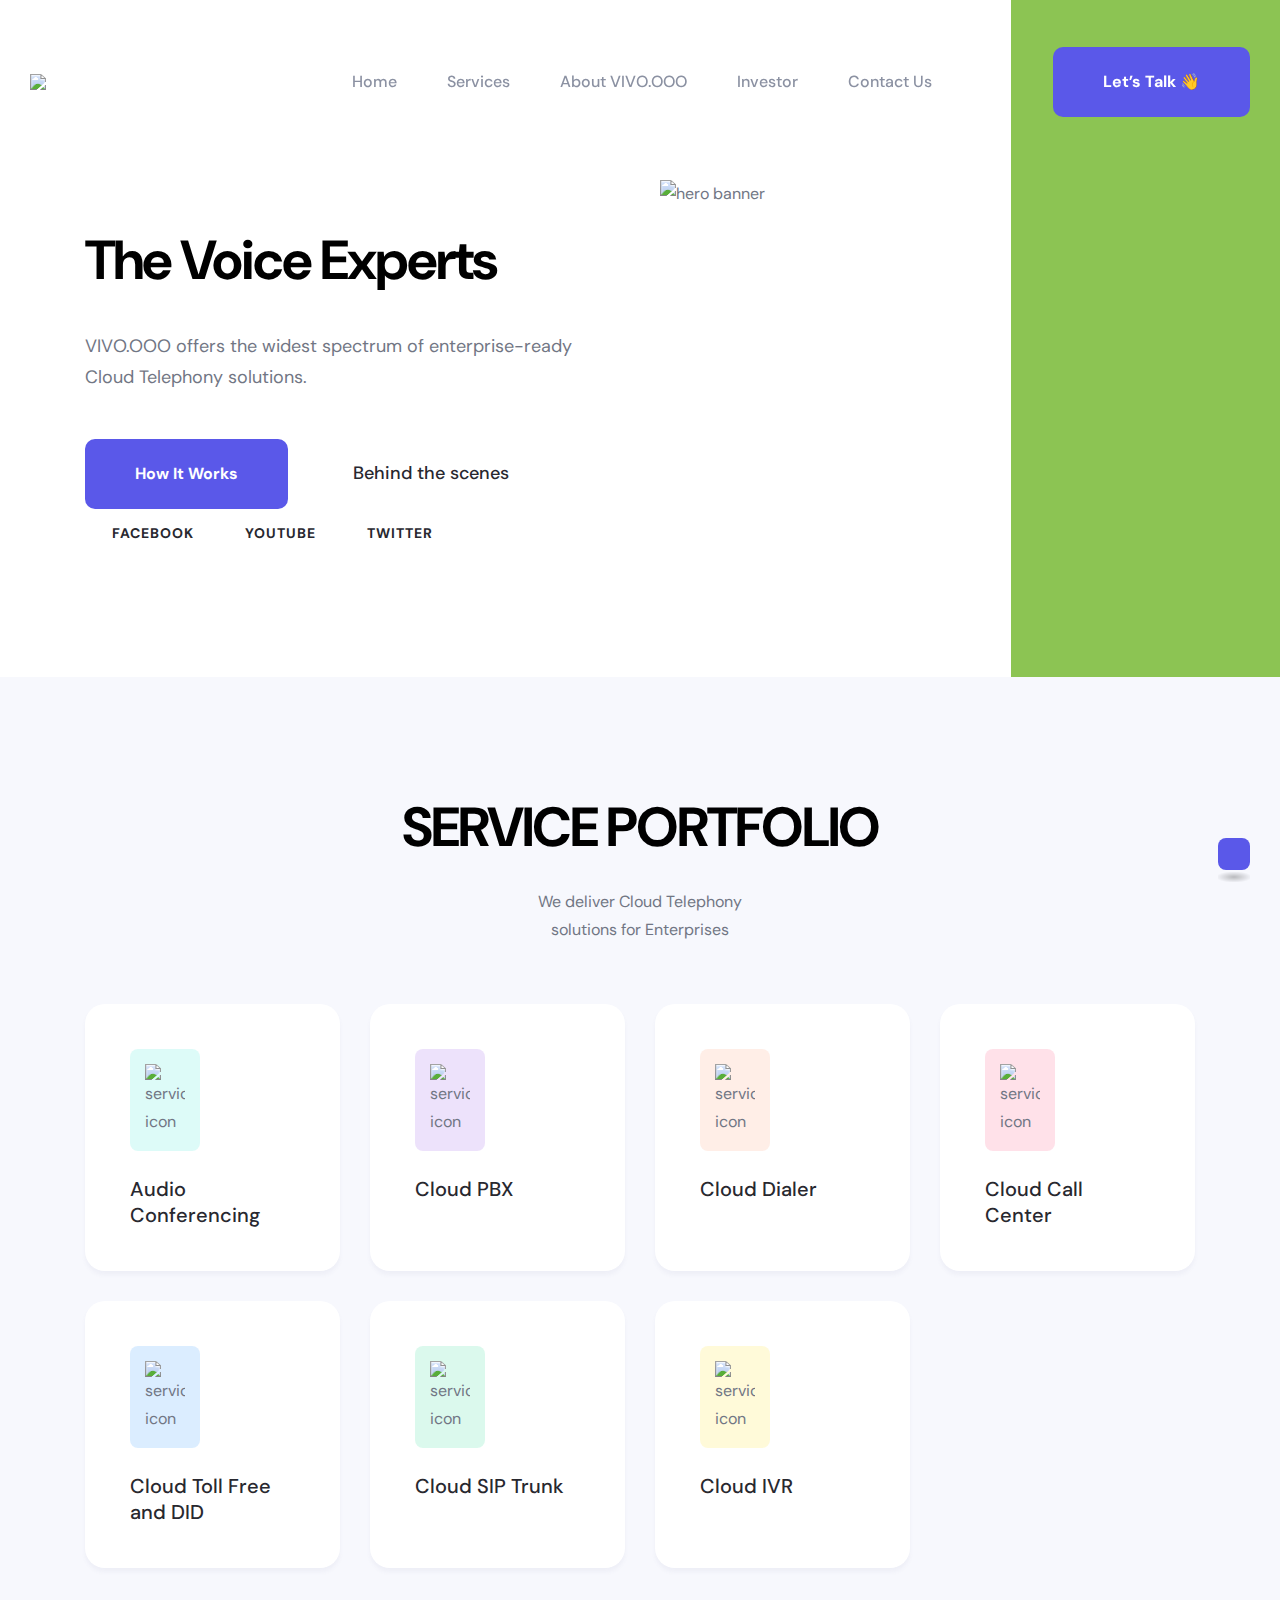
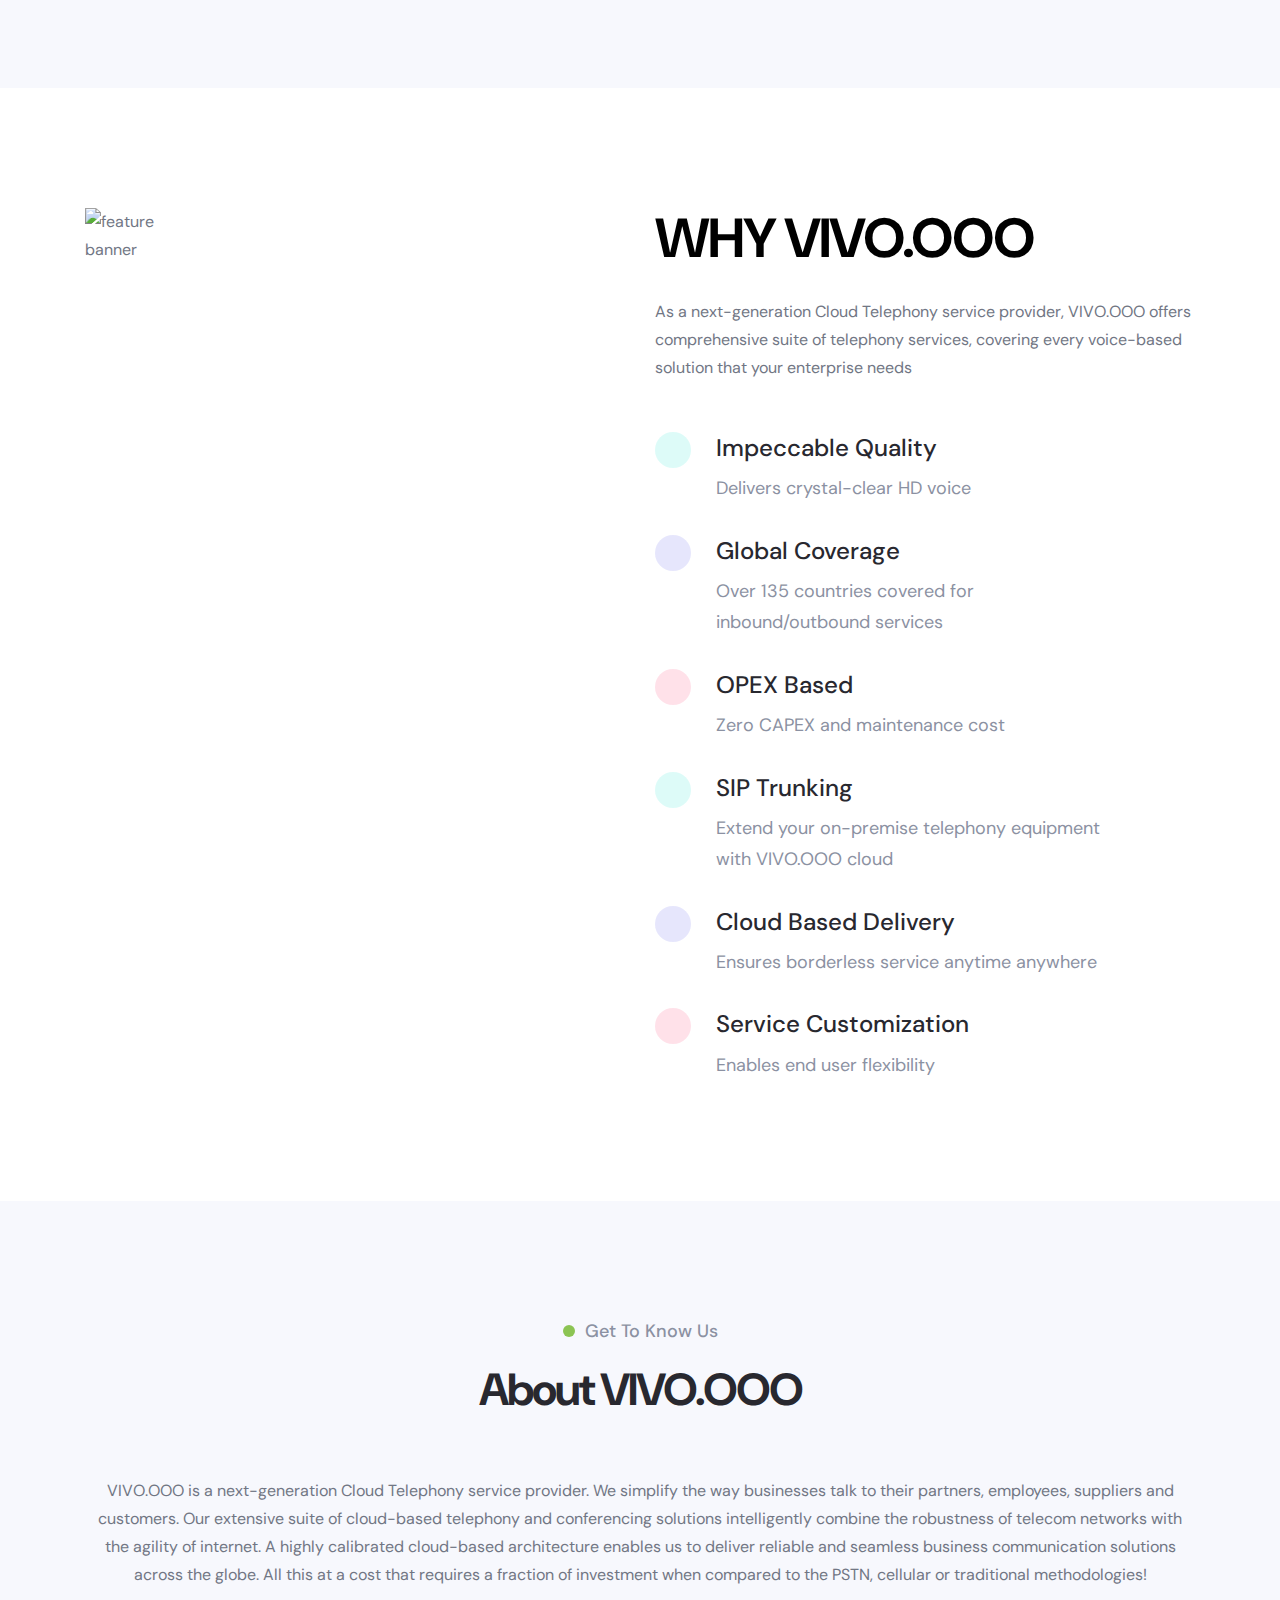
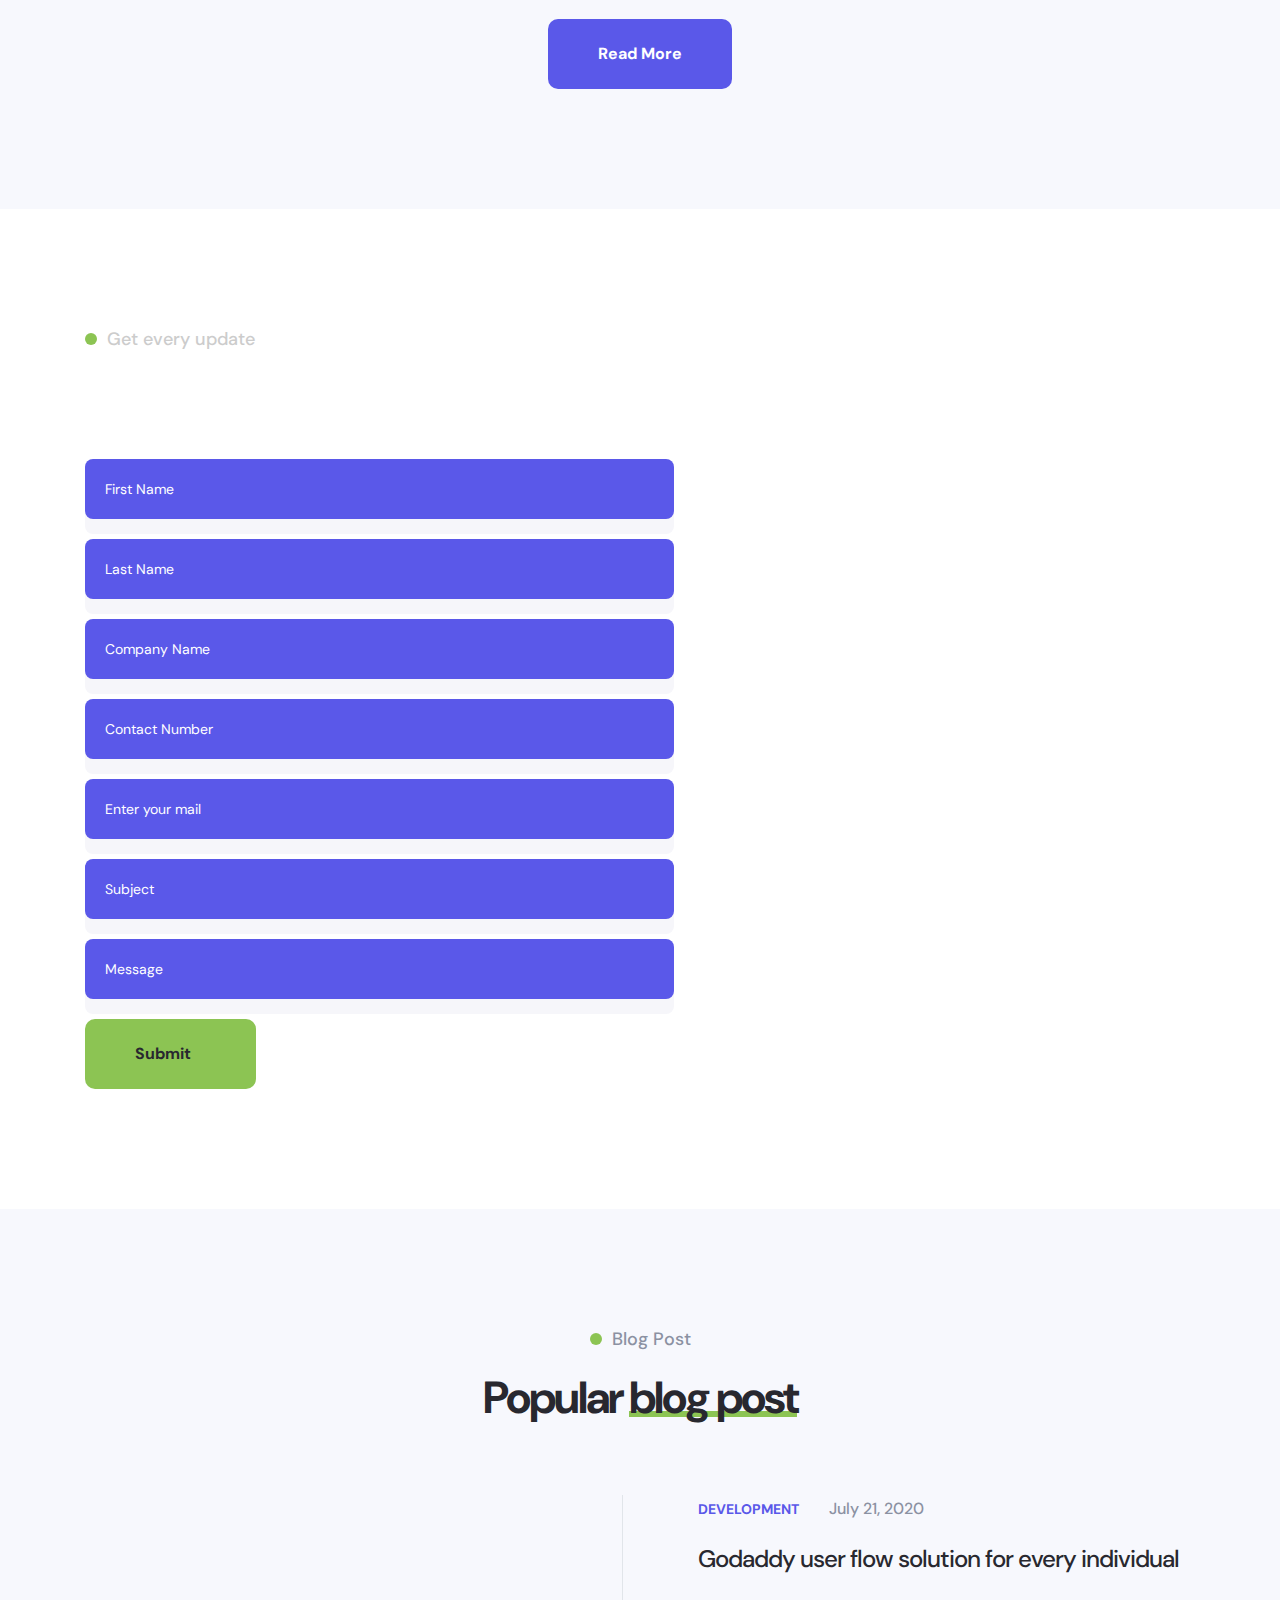
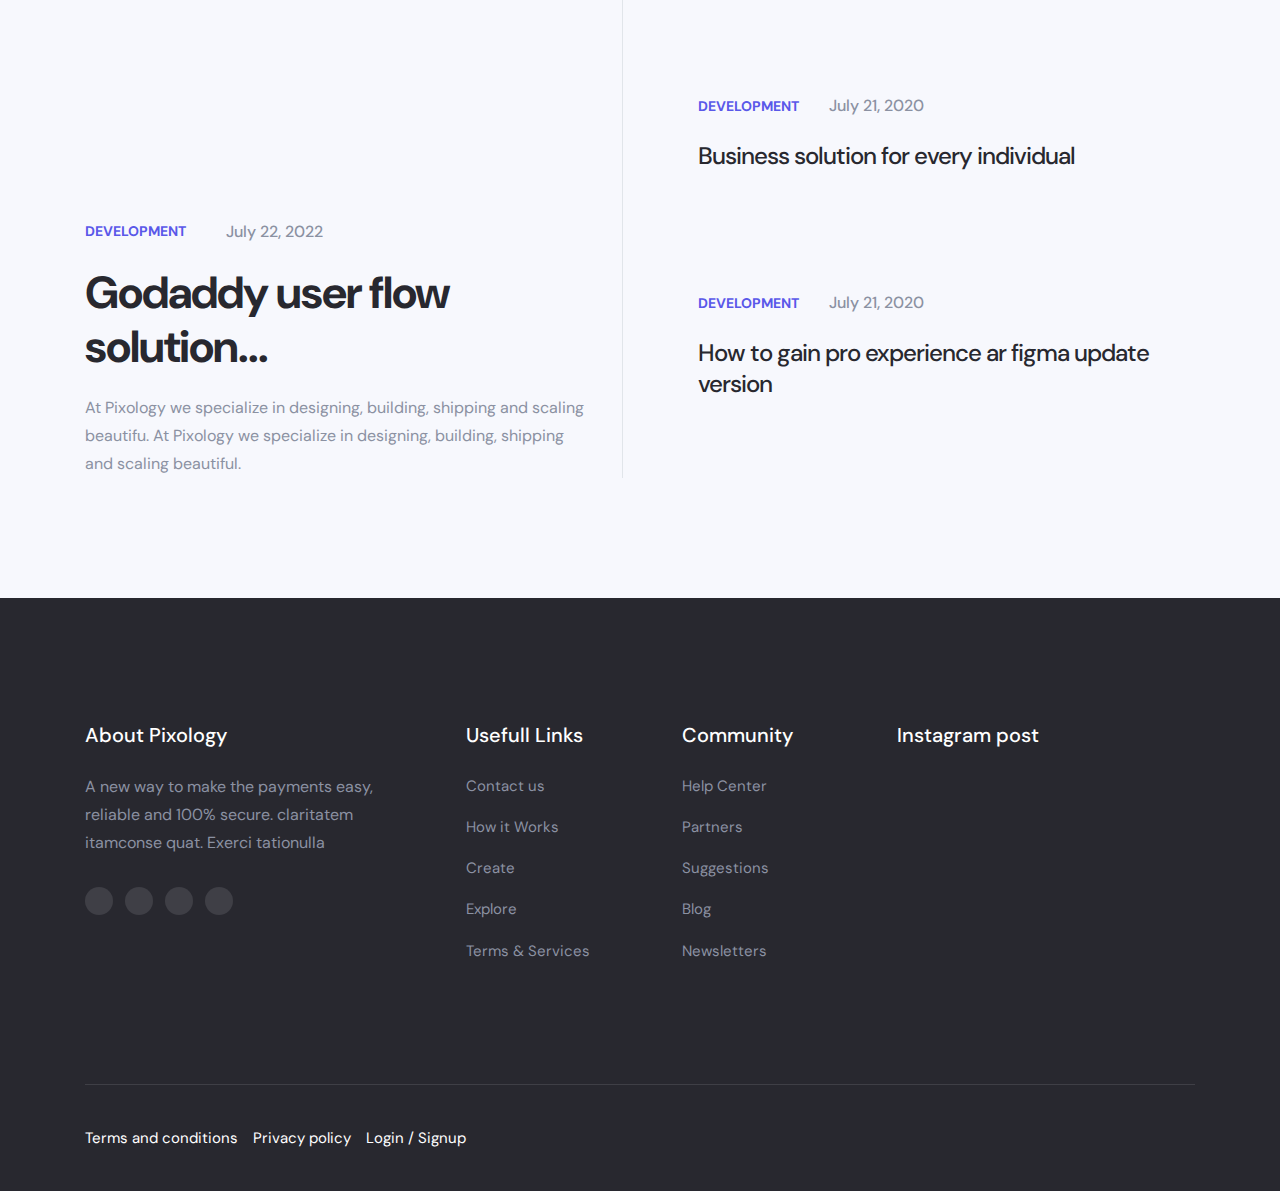
==== index.html @ 4a0211fc "Add files via upload" ====
<!DOCTYPE html>
<html lang="en">

<head>
  <meta charset="UTF-8">
  <meta http-equiv="X-UA-Compatible" content="IE=edge">
  <meta name="viewport" content="width=device-width, initial-scale=1.0">
  <title>VIVO.OOO - The Voice Experts</title>

  <!-- 
    - favicon
  -->
  <link rel="shortcut icon" href="./favicon.svg" type="image/svg+xml">

  <!-- 
    - custom css link
  -->
  <link rel="stylesheet" href="style.css">

  <!-- 
    - google font link
  -->
  <link rel="preconnect" href="https://fonts.googleapis.com">
  <link rel="preconnect" href="https://fonts.gstatic.com" crossorigin>
  <link href="https://fonts.googleapis.com/css2?family=DM+Sans:wght@400;500;700&display=swap" rel="stylesheet">

  <!-- 
    - preload images
  -->
  <link rel="preload" as="image" href="assets/expert.png">

</head>

<body id="top">

  <!-- 
    - #HEADER
  -->

  <header class="header" data-header>
    <div class="container">

      <a href="#" class="logo"><img src="assets/companylogo.png" class="company-logo"></a>

      <nav class="navbar" data-navbar>

        <div class="wrapper">
          <a href="#" class="logo">Pixology</a>

          <button class="nav-close-btn" aria-label="close menu" data-nav-toggler>
            <ion-icon name="close-outline" aria-hidden="true"></ion-icon>
          </button>
        </div>

        <ul class="navbar-list">

          <li class="navbar-item">
            <a href="#home" class="navbar-link" data-nav-link>Home</a>
          </li>

          <li class="navbar-item">
            <a href="#service" class="navbar-link" data-nav-link>Services</a>
          </li>

          <li class="navbar-item">
            <a href="#feature" class="navbar-link" data-nav-link>About VIVO.OOO</a>
          </li>

          <li class="navbar-item">
            <a href="#project" class="navbar-link" data-nav-link>Investor</a>
          </li>

          <li class="navbar-item">
            <a href="#blog" class="navbar-link" data-nav-link>Contact Us</a>
          </li>

        </ul>

      </nav>

      <button class="nav-open-btn" aria-label="open menu" data-nav-toggler>
        <ion-icon name="menu-outline" aria-hidden="true"></ion-icon>
      </button>

      <a href="#" class="btn btn-primary has-before has-after">Let’s Talk 👋</a>

      <div class="overlay" data-nav-toggler data-overlay></div>

    </div>
  </header>





  <main>
    <article>

      <!-- 
        - #HERO
      -->

      <section class="section hero" id="home" aria-label="hero">
        <div class="container">

          <div class="hero-content">

            <h1 class="h1 hero-title">
              The Voice Experts
            </h1>

            <p class="hero-text">
              VIVO.OOO offers the widest spectrum of enterprise-ready Cloud Telephony solutions.
            </p>

            <div class="wrapper">
              <a href="#" class="btn btn-primary has-before has-after">How It Works</a>

              <button class="hero-btn" aria-label="pixology promo">
                <ion-icon name="play-outline" aria-hidden="true"></ion-icon>

                <span class="span">Behind the scenes</span>
              </button>
            </div>

            <ul class="social-list">

              <li>
                <a href="#" class="social-link" style="--color: hsl(241, 77%, 63%);">
                  <ion-icon name="logo-facebook"></ion-icon>

                  <span class="span">Facebook</span>
                </a>
              </li>

              <li>
                <a href="#" class="social-link" style="--color: hsl(0, 100%, 50%);">
                  <ion-icon name="logo-youtube"></ion-icon>

                  <span class="span">Youtube</span>
                </a>
              </li>

              <li>
                <a href="#" class="social-link" style="--color: hsl(203, 89%, 53%);">
                  <ion-icon name="logo-twitter"></ion-icon>

                  <span class="span">Twitter</span>
                </a>
              </li>

            </ul>

          </div>

          <figure class="hero-banner">
            <img src="assets/expert.png" height="10%" width='10%' alt="hero banner" class="w-100">
          </figure>

        </div>
      </section>





      <!-- 
        - #SERVICE
      -->

      <section class="section service" id="service" aria-label="service">
        <div class="container">

          <h1 class="h1 has-before text-center">SERVICE PORTFOLIO</h1>

          <p class="section-title text-center">We deliver Cloud Telephony solutions for Enterprises</p>

          <ul class="grid-list">

            <li>
              <div class="service-card" style="--color: 174, 77%, 50%">

                <div class="card-icon">
                  <img src="assets/audio-conferencing.png" width="40" height="40" loading="lazy"
                    alt="service icon">
                </div>

                <h3 class="h3">
                  <a href="#" class="card-title">Audio Conferencing</a>
                </h3>

              </div>
            </li>

            <li>
              <div class="service-card" style="--color: 267, 76%, 57%">

                <div class="card-icon">
                  <img src="assets/cloud-pbx.png" width="40" height="40" loading="lazy"
                    alt="service icon">
                </div>

                <h3 class="h3">
                  <a href="#" class="card-title">Cloud PBX</a>
                </h3>

              </div>
            </li>

            <li>
              <div class="service-card" style="--color: 17, 100%, 68%">

                <div class="card-icon">
                  <img src="assets/cloud-dialer.png" width="40" height="40" loading="lazy"
                    alt="service icon">
                </div>

                <h3 class="h3">
                  <a href="#" class="card-title">Cloud Dialer</a>
                </h3>

              </div>
            </li>

            <li>
              <div class="service-card" style="--color: 343, 98%, 60%">

                <div class="card-icon">
                  <img src="assets/cloud-call-center.png" width="40" height="40" loading="lazy"
                    alt="service icon">
                </div>

                <h3 class="h3">
                  <a href="#" class="card-title">Cloud Call Center</a>
                </h3>

              </div>
            </li>

            <li>
              <div class="service-card" style="--color: 210, 100%, 53%">

                <div class="card-icon">
                  <img src="assets/cloud-toll-free.png" width="40" height="40" loading="lazy"
                    alt="service icon">
                </div>

                <h3 class="h3">
                  <a href="#" class="card-title">Cloud Toll Free and DID</a>
                </h3>

              </div>
            </li>

            <li>
              <div class="service-card" style="--color: 157, 89%, 44%">

                <div class="card-icon">
                  <img src="assets/cloud-siptrunk.png" width="40" height="40" loading="lazy"
                    alt="service icon">
                </div>

                <h3 class="h3">
                  <a href="#" class="card-title">Cloud SIP Trunk</a>
                </h3>

              </div>
            </li>

            <li>
              <div class="service-card" style="--color: 52, 98%, 50%">

                <div class="card-icon">
                  <img src="assets/cloud-ivr.png" width="40" height="40" loading="lazy"
                    alt="service icon">
                </div>

                <h3 class="h3">
                  <a href="#" class="card-title">Cloud IVR</a>
                </h3>

              </div>
            </li>

            <!-- <li>
              <a href="#" class="link-card" style="--color: 203, 97%, 75%">
                <span class="span">04 More Service</span>

                <ion-icon name="arrow-forward" aria-hidden="true"></ion-icon>
              </a>
            </li> -->

          </ul>

        </div>
      </section>





      <!-- 
        - #FEATURE
      -->

      <section class="section feature" id="feature" aria-label="feature">
        <div class="container">

          <figure class="feature-banner">
            <img src="assets/feature-banner.png" width="582" height="585" loading="lazy" alt="feature banner"
              class="w-100">
          </figure>

          <div class="feature-content">

            <h1 class="h1 has-before">WHY VIVO.OOO</h1>

            <p class="section-title">
              As a next-generation Cloud Telephony service provider, VIVO.OOO offers comprehensive suite of telephony services, covering every voice-based solution that your enterprise needs
            </p>

            <ul class="feature-list">

              <li>
                <div class="feature-card">

                  <div class="card-icon" style="--color: 174, 77%, 50%">
                    <ion-icon name="recording-outline" aria-hidden="true"></ion-icon>
                  </div>

                  <div>
                    <h3 class="h3 card-title">Impeccable Quality</h3>

                    <p class="card-text">
                      Delivers crystal-clear HD voice
                    </p>
                  </div>

                </div>
              </li>

              <li>
                <div class="feature-card">

                  <div class="card-icon" style="--color: 241, 77%, 63%;">
                    <ion-icon name="earth-outline" aria-hidden="true"></ion-icon>
                  </div>

                  <div>
                    <h3 class="h3 card-title">Global Coverage</h3>

                    <p class="card-text">
                      Over 135 countries covered for inbound/outbound services
                    </p>
                  </div>

                </div>
              </li>

              <li>
                <div class="feature-card">

                  <div class="card-icon" style="--color: 343, 98%, 60%;">
                    <ion-icon name="card-outline" aria-hidden="true"></ion-icon>
                  </div>

                  <div>
                    <h3 class="h3 card-title">OPEX Based</h3>

                    <p class="card-text">
                      Zero CAPEX and maintenance cost
                    </p>
                  </div>

                </div>
              </li>

              <li>
                <div class="feature-card">

                  <div class="card-icon" style="--color: 174, 77%, 50%;">
                    <ion-icon name="call-outline" aria-hidden="true"></ion-icon>
                  </div>

                  <div>
                    <h3 class="h3 card-title">SIP Trunking</h3>

                    <p class="card-text">
                      Extend your on-premise telephony equipment with VIVO.OOO cloud
                    </p>
                  </div>

                </div>
              </li>

              <li>
                <div class="feature-card">

                  <div class="card-icon" style="--color: 241, 77%, 63%;">
                    <ion-icon name="cloud-upload-outline" aria-hidden="true"></ion-icon>
                  </div>

                  <div>
                    <h3 class="h3 card-title">Cloud Based Delivery</h3>

                    <p class="card-text">
                     Ensures borderless service anytime anywhere
                    </p>
                  </div>

                </div>
              </li>


              <li>
                <div class="feature-card">

                  <div class="card-icon" style="--color: 343, 98%, 60%;">
                    <ion-icon name="people-outline" aria-hidden="true"></ion-icon>
                  </div>

                  <div>
                    <h3 class="h3 card-title">Service Customization</h3>

                    <p class="card-text">
                      Enables end user flexibility
                    </p>
                  </div>

                </div>
              </li>




            </ul>

          </div>

        </div>
      </section>





      <!-- 
        - #PROJECT
      -->

      <section class="section project" id="project" aria-label="project">
        <div class="container center-aligned-container">

          <p class="section-subtitle has-before text-center">Get To Know Us</p>

          <h2 class="h2 section-title text-center">
            About VIVO.OOO
          </h2>

          <p class="text-center p-10">VIVO.OOO is a next-generation Cloud Telephony service provider. We simplify the way businesses talk to their partners, employees, suppliers and customers. Our extensive suite of cloud-based telephony and conferencing solutions intelligently combine the robustness of telecom networks with the agility of internet. A highly calibrated cloud-based architecture enables us to deliver reliable and seamless business communication solutions across the globe. All this at a cost that requires a fraction of investment when compared to the PSTN, cellular or traditional methodologies!
          </p>

          <a href="#" class="btn btn-primary has-before has-after text-center">Read More</a>

          <img src="assets/about-vivo.png" alt="" width="90%">

          <!-- <ul class="filter-list">

            <li>
              <button class="filter-btn active" data-filter-btn>Website</button>
            </li>

            <li>
              <button class="filter-btn" data-filter-btn>Landing Page</button>
            </li>

            <li>
              <button class="filter-btn" data-filter-btn>iOS App</button>
            </li>

            <li>
              <button class="filter-btn" data-filter-btn>Landing Page</button>
            </li>

            <li>
              <button class="filter-btn" data-filter-btn>Branding Design</button>
            </li>

          </ul>

          <ul class="grid-list">

            <li>
              <div class="project-card">

                <figure class="card-banner img-holder" style="--width: 835; --height: 429;">
                  <img src="./assets/images/project-1.jpg" width="835" height="429" loading="lazy" alt="Book art design"
                    class="img-cover">
                </figure>

                <div class="card-content">
                  <h3 class="h3">
                    <a href="#" class="card-title">Book art design</a>
                  </h3>

                  <a href="#" class="card-tag">Branding</a>
                </div>

              </div>
            </li>

            <li>
              <div class="project-card">

                <figure class="card-banner img-holder" style="--width: 416; --height: 429;">
                  <img src="./assets/images/project-2.jpg" width="416" height="429" loading="lazy" alt="Graphic Design"
                    class="img-cover">
                </figure>

                <div class="card-content">
                  <h3 class="h3">
                    <a href="#" class="card-title">Graphic Design</a>
                  </h3>

                  <a href="#" class="card-tag">Design</a>
                </div>

              </div>
            </li>

            <li>
              <div class="project-card">

                <figure class="card-banner img-holder" style="--width: 416; --height: 429;">
                  <img src="./assets/images/project-3.jpg" width="416" height="429" loading="lazy" alt="3d Digital Art"
                    class="img-cover">
                </figure>

                <div class="card-content">
                  <h3 class="h3">
                    <a href="#" class="card-title">3d Digital Art</a>
                  </h3>

                  <a href="#" class="card-tag">Design</a>
                </div>

              </div>
            </li>

            <li>
              <div class="project-card">

                <figure class="card-banner img-holder" style="--width: 416; --height: 429;">
                  <img src="./assets/images/project-4.jpg" width="416" height="429" loading="lazy" alt="Web Design"
                    class="img-cover">
                </figure>

                <div class="card-content">
                  <h3 class="h3">
                    <a href="#" class="card-title">Web Design</a>
                  </h3>

                  <a href="#" class="card-tag">Design</a>
                </div>

              </div>
            </li>

            <li>
              <div class="project-card">

                <figure class="card-banner img-holder" style="--width: 416; --height: 429;">
                  <img src="./assets/images/project-5.jpg" width="416" height="429" loading="lazy"
                    alt="Mobile App Design" class="img-cover">
                </figure>

                <div class="card-content">
                  <h3 class="h3">
                    <a href="#" class="card-title">Mobile App Design</a>
                  </h3>

                  <a href="#" class="card-tag">Design</a>
                </div>

              </div>
            </li>

          </ul> -->

        </div>
      </section>





      <!-- 
        - #NEWSLETTER
      -->

      <section class="section newsletter has-bg-image" aria-label="newsletter"
        style="background-image: url('assets/newsletter-bg.jpg')">
        <div class="container">

          <figure class="newsletter-banner">
            <img src="assets/contact us.png"  height="600" loading="lazy"
              alt="newsletter banner" class="w-100" >
          </figure>

          <div class="newsletter-content">

            <p class="section-subtitle has-before">Get every update</p>

            <h2 class="h2 section-title">Contact Us</h2>

            <form action="" class="newsletter-form">
              <!-- <div>
                <input type="email" name="email_address" placeholder="Enter your mail" required class="email-field">
                <button type="submit" class="btn btn-secondary has-before has-after">
                <span class="span">Subscribe</span>
                <ion-icon name="arrow-forward" aria-hidden="true"></ion-icon>
              </button>
              </div>
   -->
              <input type="text" name="firstname" placeholder="First Name" id="" class="text-input-field">
              <input type="text" name="lastname" placeholder="Last Name" id="" class="text-input-field">
              <input type="text" name="companyname" placeholder="Company Name" id="" class="text-input-field">
              <input type="number" name="phonenumber" placeholder="Contact Number" id="" class="text-input-field">
              <input type="email" name="email_address" placeholder="Enter your mail" required class="text-input-field">
              <input type="text" name="subject" placeholder="Subject" id="" class="text-input-field">
              <input type="text" name="message" placeholder="Message" id="" class="text-input-field">
            </form>
            <button type="submit" class="btn btn-secondary has-before has-after">
              <span class="span">Submit</span>
              <ion-icon name="checkmark-outline" aria-hidden="true"></ion-icon>
            </button>

          </div>

        </div>
      </section>





      <!-- 
        - #BLOG
      -->

      <section class="section blog" id="blog" aria-label="blog">
        <div class="container">

          <p class="section-subtitle text-center has-before">Blog Post</p>

          <h2 class="h2 section-title text-center">
            Popular <span class="has-before">blog post</span>
          </h2>

          <ul class="blog-list">

            <li>
              <div class="blog-card large">

                <figure class="card-banner">
                  <img src="assets/blog-1.jpg" width="644" height="363" loading="lazy"
                    alt="Godaddy user flow solution..." class="img-cover">
                </figure>

                <div class="card-content">

                  <div class="wrapper">
                    <a href="#" class="tag">Development</a>

                    <a href="#" class="publish-date">
                      <ion-icon name="time-outline" aria-hidden="true"></ion-icon>

                      <span class="span">July 22, 2022</span>
                    </a>
                  </div>

                  <h3>
                    <a href="#" class="card-title">Godaddy user flow solution...</a>
                  </h3>

                  <p class="card-text">
                    At Pixology we specialize in designing, building, shipping and scaling beautifu. At Pixology we
                    specialize in designing,
                    building, shipping and scaling beautiful.
                  </p>

                </div>

              </div>
            </li>

            <li>
              <div class="blog-card">

                <figure class="card-banner">
                  <img src="assets/blog-2.jpg" width="202" height="162" loading="lazy"
                    alt="Godaddy user flow solution for every individual" class="img-cover">
                </figure>

                <div class="card-content">

                  <div class="wrapper">
                    <a href="#" class="tag">Development</a>

                    <a href="#" class="publish-date">
                      <ion-icon name="time-outline" aria-hidden="true"></ion-icon>

                      <span class="span">July 21, 2020</span>
                    </a>
                  </div>

                  <h3 class="h3">
                    <a href="#" class="card-title">Godaddy user flow solution for every individual</a>
                  </h3>

                </div>

              </div>
            </li>

            <li>
              <div class="blog-card">

                <figure class="card-banner">
                  <img src="assets/blog-3.png" width="202" height="162" loading="lazy"
                    alt="Business solution for every individual" class="img-cover">
                </figure>

                <div class="card-content">

                  <div class="wrapper">
                    <a href="#" class="tag">Development</a>

                    <a href="#" class="publish-date">
                      <ion-icon name="time-outline" aria-hidden="true"></ion-icon>

                      <span class="span">July 21, 2020</span>
                    </a>
                  </div>

                  <h3 class="h3">
                    <a href="#" class="card-title">Business solution for every individual</a>
                  </h3>

                </div>

              </div>
            </li>

            <li>
              <div class="blog-card">

                <figure class="card-banner">
                  <img src="assets/blog-4.png" width="202" height="162" loading="lazy"
                    alt="How to gain pro experience ar figma update version" class="img-cover">
                </figure>

                <div class="card-content">

                  <div class="wrapper">
                    <a href="#" class="tag">Development</a>

                    <a href="#" class="publish-date">
                      <ion-icon name="time-outline" aria-hidden="true"></ion-icon>

                      <span class="span">July 21, 2020</span>
                    </a>
                  </div>

                  <h3 class="h3">
                    <a href="#" class="card-title">How to gain pro experience ar figma update version</a>
                  </h3>

                </div>

              </div>
            </li>

          </ul>

        </div>
      </section>

    </article>
  </main>





  <!-- 
    - #FOOTER
  -->

  <footer class="footer">
    <div class="container">

      <div class="footer-top section">

        <div class="footer-brand">

          <p class="footer-list-title">About Pixology</p>

          <p class="footer-text">
            A new way to make the payments easy, reliable and 100% secure. claritatem itamconse quat. Exerci tationulla
          </p>

          <ul class="social-list">

            <li>
              <a href="#" class="social-link">
                <ion-icon name="logo-youtube"></ion-icon>
              </a>
            </li>

            <li>
              <a href="#" class="social-link">
                <ion-icon name="logo-twitter"></ion-icon>
              </a>
            </li>

            <li>
              <a href="#" class="social-link">
                <ion-icon name="logo-facebook"></ion-icon>
              </a>
            </li>

            <li>
              <a href="#" class="social-link">
                <ion-icon name="logo-skype"></ion-icon>
              </a>
            </li>

          </ul>

        </div>

        <ul class="footer-list">

          <li>
            <p class="footer-list-title">Usefull Links</p>
          </li>

          <li>
            <a href="#" class="footer-link">Contact us</a>
          </li>

          <li>
            <a href="#" class="footer-link">How it Works</a>
          </li>

          <li>
            <a href="#" class="footer-link">Create</a>
          </li>

          <li>
            <a href="#" class="footer-link">Explore</a>
          </li>

          <li>
            <a href="#" class="footer-link">Terms & Services</a>
          </li>

        </ul>

        <ul class="footer-list">

          <li>
            <p class="footer-list-title">Community</p>
          </li>

          <li>
            <a href="#" class="footer-link">Help Center</a>
          </li>

          <li>
            <a href="#" class="footer-link">Partners</a>
          </li>

          <li>
            <a href="#" class="footer-link">Suggestions</a>
          </li>

          <li>
            <a href="#" class="footer-link">Blog</a>
          </li>

          <li>
            <a href="#" class="footer-link">Newsletters</a>
          </li>

        </ul>

        <ul class="footer-list">

          <li>
            <p class="footer-list-title">Instagram post</p>
          </li>

          <li>
            <ul class="insta-post">

              <li>
                <div class="insta-card">

                  <figure class="post-banner">
                    <img src="assets/insta-post-1.jpg" width="77" height="63" loading="lazy"
                      alt="instagram post" class="img-cover">
                  </figure>

                  <a href="#" class="card-content">
                    <ion-icon name="logo-instagram" aria-hidden="true"></ion-icon>
                  </a>

                </div>
              </li>

              <li>
                <div class="insta-card">

                  <figure class="post-banner">
                    <img src="assets/insta-post-2.jpg" width="77" height="63" loading="lazy"
                      alt="instagram post" class="img-cover">
                  </figure>

                  <a href="#" class="card-content">
                    <ion-icon name="logo-instagram" aria-hidden="true"></ion-icon>
                  </a>

                </div>
              </li>

              <li>
                <div class="insta-card">

                  <figure class="post-banner">
                    <img src="assets/insta-post-3.jpg" width="77" height="63" loading="lazy"
                      alt="instagram post" class="img-cover">
                  </figure>

                  <a href="#" class="card-content">
                    <ion-icon name="logo-instagram" aria-hidden="true"></ion-icon>
                  </a>

                </div>
              </li>

              <li>
                <div class="insta-card">

                  <figure class="post-banner">
                    <img src="assets/insta-post-4.jpg" width="77" height="63" loading="lazy"
                      alt="instagram post" class="img-cover">
                  </figure>

                  <a href="#" class="card-content">
                    <ion-icon name="logo-instagram" aria-hidden="true"></ion-icon>
                  </a>

                </div>
              </li>

              <li>
                <div class="insta-card">

                  <figure class="post-banner">
                    <img src="assets/insta-post-5.jpg" width="77" height="63" loading="lazy"
                      alt="instagram post" class="img-cover">
                  </figure>

                  <a href="#" class="card-content">
                    <ion-icon name="logo-instagram" aria-hidden="true"></ion-icon>
                  </a>

                </div>
              </li>

              <li>
                <div class="insta-card">

                  <figure class="post-banner">
                    <img src="assets/insta-post-6.jpg" width="77" height="63" loading="lazy"
                      alt="instagram post" class="img-cover">
                  </figure>

                  <a href="#" class="card-content">
                    <ion-icon name="logo-instagram" aria-hidden="true"></ion-icon>
                  </a>

                </div>
              </li>

            </ul>
          </li>

        </ul>

      </div>

      <div class="footer-bottom">

        <ul class="footer-bottom-list">

          <li>
            <a href="#" class="footer-bottom-link">Terms and conditions</a>
          </li>

          <li>
            <a href="#" class="footer-bottom-link">Privacy policy</a>
          </li>

          <li>
            <a href="#" class="footer-bottom-link">Login / Signup</a>
          </li>

        </ul>

      </div>

    </div>
  </footer>





  <!-- 
    - #BACK TO TOP
  -->

  <a href="#top" class="back-top-btn has-after active" aria-label="back to top" data-back-top-btn>
    <ion-icon name="arrow-up" aria-hidden="true"></ion-icon>
  </a>





  <!-- 
    - custom js link
  -->
  <script src="script.js" defer></script>

  <!-- 
    - ionicon link
  -->
  <script type="module" src="https://unpkg.com/ionicons@5.5.2/dist/ionicons/ionicons.esm.js"></script>
  <script nomodule src="https://unpkg.com/ionicons@5.5.2/dist/ionicons/ionicons.js"></script>

</body>

</html>
---- style.css ----
/*-----------------------------------*\
  #style.css
\*-----------------------------------*/

/*-----------------------------------*\
  #CUSTOM PROPERTY
\*-----------------------------------*/

:root {

  /**
   * colors
   */

  --sky-blue-crayola: hsl(188, 64%, 60%);
  --raisin-black_90: hsla(240, 8%, 12%, 0.9);
  --raisin-black-1: hsl(240, 8%, 17%);
  --raisin-black-2: hsl(240, 8%, 12%);
  --majorelle-blue: hsl(241, 77%, 63%);
  --blue-ryb_80: hsla(241, 88%, 60%, 0.8);
  --bittersweet: hsl(0, 100%, 69%);
  --eerie-black: hsl(0, 0%, 13%);
  --ghost-white: hsl(230, 60%, 98%);
  --light-gray: hsl(0, 0%, 80%);
  --slate-gray: hsl(225, 8%, 48%);
  --cool-gray: hsl(225, 11%, 59%);
  --gainsboro: hsl(217, 16%, 90%);
  --mustard: #8cc453;
  --white: hsl(0, 0%, 100%);
  --black: hsl(0, 0%, 0%);
  --onyx: hsl(240, 5%, 26%);
  --jet: hsl(0, 0%, 21%);

  /**
   * gradient
   */

  --gradient: radial-gradient(ellipse at center, hsla(0, 0%, 0%, 0.25), transparent 80%);

  /**
   * typography
   */

  --ff-dm-sans: 'DM Sans', sans-serif;

  --fs-1: 4rem;
  --fs-2: 3.5rem;
  --fs-3: 2.4rem;
  --fs-4: 2.2rem;
  --fs-5: 2rem;
  --fs-6: 1.8rem;
  --fs-7: 1.7rem;
  --fs-8: 1.5rem;
  --fs-9: 1.4rem;

  --fw-500: 500;
  --fw-700: 700;

  /**
   * spacing
   */

  --section-padding: 100px;

  /**
   * shadow
   */

  --shadow-1: 0px 2px 50px hsla(223, 40%, 76%, 0.3);
  --shadow-2: 0px -2px 12px hsl(252, 29%, 93%);
  --shadow-3: 0px 4px 4px hsla(231, 20%, 49%, 0.06);
  --shadow-4: 0px 15px 30px hsla(210, 30%, 32%, 0.05);
  --shadow-5: 0px 15px hsla(241, 62%, 34%, 0.04);

  /**
   * radius
   */

  --radius-8: 8px;
  --radius-10: 10px;
  --radius-15: 15px;
  --radius-20: 20px;

  /**
   * transition
   */

  --transition-1: 0.25s ease;
  --transition-2: 0.5s ease;
  --cubic-in: cubic-bezier(0.51, 0.03, 0.64, 0.28);
  --cubic-out: cubic-bezier(0.33, 0.85, 0.4, 0.96);

}





/*-----------------------------------*\
  #RESET
\*-----------------------------------*/

*,
*::before,
*::after {
  margin: 0;
  padding: 0;
  box-sizing: border-box;
}

li { list-style: none; }

a,
img,
span,
input,
button,
ion-icon { display: block; }

a {
  color: inherit;
  text-decoration: none;
}

img { height: auto; }

input,
button {
  background: none;
  border: none;
  font: inherit;
}

input { width: 100%; }

button { cursor: pointer; }

ion-icon { pointer-events: none; }

html {
  font-family: var(--ff-dm-sans);
  font-size: 10px;
  scroll-behavior: smooth;
}

body {
  background-color: var(--white);
  color: var(--slate-gray);
  font-size: 1.6rem;
  line-height: 1.75;
}

:focus-visible { outline-offset: 4px; }

::-webkit-scrollbar { width: 10px; }

::-webkit-scrollbar-track { background-color: hsl(0, 0%, 98%); }

::-webkit-scrollbar-thumb { background-color: hsl(0, 0%, 80%); }

::-webkit-scrollbar-thumb:hover { background-color: hsl(0, 0%, 70%); }





/*-----------------------------------*\
  #REUSED STYLE
\*-----------------------------------*/

.container { padding-inline: 15px; }

.center-aligned-container {
  display: flex;
  flex-direction: column;
  align-items: center;
  justify-content: center;
}

.section { padding-block: var(--section-padding); }

.h1,
.h2 { letter-spacing: -2px; }

.h1 {
  color: var(--black);
  font-size: var(--fs-1);
  line-height: 1.1;
}

.h2,
.h3 { color: var(--raisin-black-1); }

.h2 {
  font-size: var(--fs-2);
  line-height: 1.2;
}

.h3 {
  font-size: var(--fs-3);
  line-height: 1.3;
  font-weight: var(--fw-500);
}

.has-before,
.has-after {
  position: relative;
  z-index: 1;
}

.has-before::before,
.has-after::after {
  content: "";
  position: absolute;
}

:is(.h1, .h2) .has-before { display: inline-block; }

:is(.h1, .h2) .has-before::before {
  bottom: 8px;
  left: 0;
  width: 100%;
  height: 6px;
  background-color: var(--mustard);
  z-index: -1;
}

.btn {
  max-width: max-content;
  font-weight: var(--fw-700);
  height: 55px;
  display: flex;
  align-items: center;
  padding-inline: 50px;
  border-radius: var(--radius-10);
  overflow: hidden;
  transition: var(--transition-2);
}

.btn::before,
.btn::after {
  right: 0;
  width: 100%;
  height: 50%;
  transform: scaleX(0);
  background-color: var(--mustard);
  z-index: -1;
  transition: transform var(--transition-1);
}

.btn::before {
  top: 0;
  transform-origin: left;
}

.btn::after {
  top: 50%;
  transform-origin: right;
}

.btn:is(:hover, :focus)::before,
.btn:is(:hover, :focus)::after { transform: scaleX(1); }

.btn:is(:hover, :focus)::before { transform-origin: right; }

.btn:is(:hover, :focus)::after { transform-origin: left; }

.btn-primary {
  background-color: var(--majorelle-blue);
  color: var(--white);
}

.btn-primary:is(:hover, :focus) { color: var(--raisin-black-1); }

.btn-secondary {
  background-color: var(--mustard);
  color: var(--raisin-black-1);
  gap: 15px;
}

.btn-secondary::before,
.btn-secondary::after { background-color: var(--sky-blue-crayola); }

.btn-secondary:is(:hover, :focus) { color: var(--white); }

.social-list { display: flex; }

.w-100 { width: 70%; }

.p-10 {padding-bottom: 30px;}

.section-subtitle {
  color: var(--cool-gray);
  font-size: var(--fs-6);
  font-weight: var(--fw-500);
  line-height: 1.2;
}

.section-subtitle::before {
  position: static;
  width: 12px;
  height: 12px;
  background-color: var(--mustard);
  display: inline-block;
  border-radius: 50%;
  margin-inline-end: 10px;
}

.text-center { text-align: center; }

.section-title { margin-block: 30px 50px; }

.grid-list {
  display: grid;
  gap: 30px;
}

.img-holder {
  aspect-ratio: var(--width) / var(--height);
  background-color: var(--light-gray);
  overflow: hidden;
}

.img-cover {
  width: 100%;
  height: 100%;
  object-fit: cover;
}

.has-bg-image {
  background-repeat: no-repeat;
  background-position: center;
  background-size: cover;
}





/*-----------------------------------*\
  #HEADER
\*-----------------------------------*/

.header .btn { display: none; }

.header {
  position: fixed;
  top: 0;
  left: 0;
  width: 100%;
  padding-block: 25px;
  transition: padding var(--transition-1);
  z-index: 4;
}

.header.active {
  background-color: var(--white);
  padding-block: 15px;
  box-shadow: var(--shadow-1);
}

.header .container {
  display: flex;
  justify-content: space-between;
  align-items: center;
}

.logo {
  color: var(--raisin-black-1);
  font-size: 3.6rem;
  font-weight: var(--fw-700);
}

.nav-open-btn {
  background-color: var(--white);
  color: var(--eerie-black);
  font-size: 35px;
  padding: 10px;
  box-shadow: var(--shadow-2);
  border-radius: var(--radius-10);
}

.navbar {
  position: fixed;
  top: 0;
  right: 0;
  background-color: var(--raisin-black-2);
  color: var(--white);
  max-width: 300px;
  width: 100%;
  height: 100%;
  padding: 30px;
  z-index: 1;
  transform: translateX(100%);
  visibility: hidden;
  transition: 0.25s var(--cubic-in);
}

.navbar.active {
  transform: translateX(0);
  visibility: visible;
  transition: 0.5s var(--cubic-out);
}

.navbar .wrapper {
  display: flex;
  align-items: center;
  justify-content: space-between;
  margin-block-end: 60px;
}

.navbar .logo { color: var(--white); }

.nav-close-btn {
  color: var(--white);
  font-size: 30px;
  transition: var(--transition-1);
}

.nav-close-btn:is(:hover, :focus) { color: var(--bittersweet); }

.navbar-item:not(:last-child) { border-block-end: 1px solid var(--jet); }

.navbar-link {
  font-size: var(--fs-9);
  font-weight: var(--fw-700);
  padding-block: 15px;
  text-transform: uppercase;
  transition: var(--transition-1);
}

.navbar-link:is(:hover, :focus) { color: var(--mustard); }

.overlay {
  position: fixed;
  inset: 0;
  background-color: var(--raisin-black_90);
  transition: var(--transition-2);
  opacity: 0;
  pointer-events: none;
}

.overlay.active {
  opacity: 1;
  pointer-events: all;
}


.company-logo{
  width: 200px;
}



/*-----------------------------------*\
  #HERO
\*-----------------------------------*/

.hero { padding-block-start: calc(var(--section-padding) + 60px); }

.hero .container {
  display: grid;
  gap: 70px;
}

.hero-text {
  font-size: var(--fs-7);
  margin-block: 30px 35px;
}

.hero-content :is(.wrapper, .hero-btn) {
  display: flex;
  align-items: center;
}

.hero-content .wrapper {
  flex-wrap: wrap;
  gap: 30px;
  margin-block-end: 30px;
}

.hero-btn {
  gap: 15px;
  color: var(--raisin-black-1);
  transition: var(--transition-1);
}

.hero-btn:is(:hover, :focus) { color: var(--majorelle-blue); }

.hero-btn ion-icon { font-size: 24px; }

.hero-btn .span {
  font-size: var(--fs-6);
  font-weight: var(--fw-500);
}

.hero .social-link .span { display: none; }

.hero .social-list { gap: 12px; }

.hero .social-link {
  background-color: var(--white);
  color: var(--color);
  padding: 12px;
  box-shadow: var(--shadow-1);
  border-radius: var(--radius-8);
  transition: var(--transition-2);
}

.hero .social-link:is(:hover, :focus) {
  background-color: var(--color);
  color: var(--white);
}





/*-----------------------------------*\
  #SERVICE
\*-----------------------------------*/

.service { background-color: var(--ghost-white); }

.service .section-title { margin-block: 30px 60px; }

.service-card,
.service .link-card {
  padding: 45px;
  border-radius: var(--radius-20);
}

.service-card {
  height: 100%;
  background-color: var(--white);
  padding-block-end: 40px;
  border-block-end: 3px solid transparent;
  box-shadow: var(--shadow-3);
  transition: var(--transition-1);
}

.service-card:is(:hover, :focus-within) { border-color: hsl(var(--color)); }

.service-card .card-icon {
  max-width: max-content;
  padding: 15px;
  border-radius: var(--radius-8);
  background-color: hsla(var(--color), 0.15);
  margin-block-end: 25px;
  transition: var(--transition-2);
}

.service-card:is(:hover, :focus-within) .card-icon { transform: rotateY(0.5turn); }

.service-card .card-title { transition: var(--transition-1); }

.service-card .card-title:is(:hover, :focus-within) { color: hsl(var(--color)); }

.service .link-card {
  background-color: hsla(var(--color), 0.15);
  text-align: center;
}

.service .link-card .span {
  color: var(--raisin-black-1);
  font-size: var(--fs-6);
  font-weight: var(--fw-500);
  margin-block-end: 20px;
  transition: var(--transition-1);
}

.service .link-card:is(:hover, :focus) .span { color: var(--majorelle-blue); }

.service .link-card ion-icon {
  color: var(--majorelle-blue);
  font-size: 150px;
  transform: rotate(-45deg);
  margin: -25px auto;
  transition: var(--transition-1);
}

.service .link-card:is(:hover, :focus) ion-icon { color: hsl(var(--color)); }





/*-----------------------------------*\
  #FEATURE
\*-----------------------------------*/

.feature .container,
.feature-list {
  display: grid;
  gap: 60px;
}

.feature-card .card-icon {
  background-color: hsla(var(--color), 0.15);
  font-size: 24px;
  max-width: max-content;
  padding: 18px;
  border-radius: 50%;
  margin-block-end: 20px;
  transition: var(--transition-2);
}

.feature-card .card-icon ion-icon {
  color: hsl(var(--color));
  transition: var(--transition-1);
}

.feature-card .card-text {
  color: var(--cool-gray);
  font-size: var(--fs-7);
  margin-block-start: 10px;
}

.feature-card:is(:hover, :focus) .card-icon {
  box-shadow: inset 0 0 0 30px hsla(var(--color), 0.9);
}

.feature-card:is(:hover, :focus) .card-icon ion-icon { color: var(--white); }





/*-----------------------------------*\
  #PROJECT
\*-----------------------------------*/

.project { background-color: var(--ghost-white); }

.project .section-title { margin-block: 20px 60px; }

.filter-list {
  max-width: 90%;
  margin-inline: auto;
  display: flex;
  flex-wrap: wrap;
  justify-content: center;
  align-items: center;
  margin-block-end: 70px;
}

.filter-btn {
  color: var(--cool-gray);
  font-size: var(--fs-9);
  font-weight: var(--fw-500);
  padding: 11px 20px;
  border-radius: var(--radius-8);
  transition: var(--transition-1);
}

.filter-btn:is(:hover, :focus) { color: var(--raisin-black-1); }

.filter-btn.active {
  background-color: var(--white);
  color: var(--raisin-black-1);
  box-shadow: var(--shadow-4);
}

.project-card {
  position: relative;
  border-radius: var(--radius-15);
  overflow: hidden;
}

.project-card .card-banner img { transition: var(--transition-2); }

.project-card:is(:hover, :focus-within) .card-banner img {
  transform: scale(1.1);
  filter: brightness(0.8);
}

.project-card .card-content {
  position: absolute;
  top: 50%;
  left: 20px;
  right: 20px;
  background-color: var(--mustard);
  border-radius: var(--radius-10);
  padding: 30px 20px;
  text-align: center;
  opacity: 0;
  transform: translateY(calc(-50% + 20px));
  transition: var(--transition-2);
}

.project-card .card-tag {
  color: var(--raisin-black-1);
  font-size: var(--fs-9);
}

.project-card:is(:hover, :focus-within) .card-content {
  opacity: 1;
  transform: translateY(-50%);
}





/*-----------------------------------*\
  #NEWSLETTER
\*-----------------------------------*/

.newsletter { color: var(--white); }

.newsletter .container {
  display: grid;
  gap: 50px;
}

.newsletter-banner {  
  padding: 10%;
}

.newsletter .section-subtitle { color: var(--light-gray); }

.newsletter .section-title {
  color: var(--white);
  margin-block: 20px 35px;
}

.email-field {
  background-color: var(--majorelle-blue);
  color: var(--white);
  font-size: var(--fs-9);
  min-height: 60px;
  padding-inline: 20px;
  border-radius: var(--radius-8);
  margin-block-end: 20px;
  box-shadow: var(--shadow-5);
  outline: 3px solid transparent;
  outline-offset: 0;
  transition: var(--transition-1);
}

.email-field:focus { outline-color: var(--white); }

.email-field::placeholder { color: inherit; }


.text-input-field {
  background-color: var(--majorelle-blue);
  color: var(--white);
  font-size: var(--fs-9);
  min-height: 60px;
  padding-inline: 20px;
  border-radius: var(--radius-8);
  margin-block-end: 20px;
  box-shadow: var(--shadow-5);
  outline: 3px solid transparent;
  outline-offset: 0;
  transition: var(--transition-1);
}

.text-input-field:focus { outline-color: var(--white); }

.text-input-field::placeholder { color: inherit; }


/*-----------------------------------*\
  #BLOG
\*-----------------------------------*/

.blog { background-color: var(--ghost-white); }

.blog .section-title { margin-block: 20px 70px; }

.blog-list {
  display: grid;
  gap: 40px;
}

.blog-card .card-banner {
  border-radius: var(--radius-20);
  overflow: hidden;
  margin-block-end: 20px;
}

.blog-card.large .card-banner { margin-block-end: 40px; }

.blog-card.large .card-title {
  font-size: var(--fs-2);
  line-height: 1.2;
  margin-block-end: 20px;
}

.blog-card .card-text { color: var(--cool-gray); }

.blog-card .card-banner img { transition: var(--transition-2); }

.blog-card:is(:hover, :focus-within) .card-banner img { transform: scale(1.1); }

.blog-card .wrapper {
  display: flex;
  flex-wrap: wrap;
  align-items: center;
  gap: 30px;
  margin-block-end: 20px;
}

.blog-card .tag {
  color: var(--majorelle-blue);
  font-size: var(--fs-9);
  font-weight: var(--fw-700);
  text-transform: uppercase;
  transition: var(--transition-1);
}

.blog-card .tag:is(:hover, :focus) { color: var(--raisin-black-1); }

.blog-card .publish-date {
  display: flex;
  align-items: center;
  gap: 10px;
  color: var(--cool-gray);
  font-weight: var(--fw-500);
  transition: var(--transition-1);
}

.blog-card .publish-date ion-icon {
  font-size: 18px;
  --ionicon-stroke-width: 40px;
}

.blog-card .publish-date:is(:hover, :focus) { color: var(--raisin-black-1); }

.blog-card .card-title {
  color: var(--raisin-black-1);
  font-size: var(--fs-4);
  letter-spacing: -1px;
  transition: var(--transition-1);
}

.blog-card .card-title:is(:hover, :focus) { color: var(--majorelle-blue); }





/*-----------------------------------*\
  #FOOTER
\*-----------------------------------*/

.footer {
  background-color: var(--raisin-black-1);
  color: var(--cool-gray);
}

.footer-top {
  padding-block-end: 60px;
  display: grid;
  gap: 50px;
}

.footer-list-title {
  color: var(--white);
  font-size: var(--fs-5);
  font-weight: var(--fw-500);
  margin-block-end: 20px;
}

.footer-text { margin-block-end: 30px; }

.footer .social-list { gap: 12px; }

.footer .social-link {
  background-color: var(--onyx);
  padding: 14px;
  border-radius: 50%;
  transition: var(--transition-1);
}

.footer .social-link:is(:hover, :focus) {
  background-color: var(--majorelle-blue);
  color: var(--white);
}

.footer-link {
  font-size: var(--fs-8);
  margin-block-start: 15px;
  transition: var(--transition-1);
}

.footer-link:is(:hover, :focus) { color: var(--mustard); }

.insta-post {
  display: grid;
  grid-template-columns: repeat(3, 1fr);
  gap: 15px;
}

.insta-card {
  position: relative;
  border-radius: var(--radius-10);
  overflow: hidden;
}

.insta-card .card-content {
  position: absolute;
  inset: 0;
  display: grid;
  place-content: center;
  background-color: var(--blue-ryb_80);
  color: var(--white);
  font-size: 25px;
  opacity: 0;
  transition: var(--transition-1);
}

.insta-card:is(:hover, :focus-within) .card-content { opacity: 1; }

.footer-bottom {
  color: var(--white);
  font-size: var(--fs-8);
  padding-block: 40px;
  border-block-start: 1px solid var(--onyx);
}

.copyright { margin-block-end: 15px; }

.footer-bottom-list {
  display: flex;
  flex-wrap: wrap;
  gap: 5px 15px;
}

.footer-bottom-link { transition: var(--transition-1); }

.footer-bottom-link:is(:hover, :focus) { color: var(--mustard); }





/*-----------------------------------*\
  #BACK TO TOP
\*-----------------------------------*/

.back-top-btn {
  position: fixed;
  bottom: 20px;
  right: 30px;
  background-color: var(--majorelle-blue);
  color: var(--white);
  font-size: 18px;
  padding: 16px;
  border-radius: var(--radius-8);
  z-index: 4;
  visibility: hidden;
  opacity: 0;
  transition: var(--transition-1);
}

.back-top-btn.active {
  visibility: visible;
  opacity: 1;
  transform: translateY(-10px);
}

.back-top-btn::after {
  bottom: -12px;
  right: 0;
  width: 100%;
  height: 10px;
  background-image: var(--gradient);
}





/*-----------------------------------*\
  #MEDIA QUERIES
\*-----------------------------------*/

/**
 * responsive for large than 575px screen
 */

@media (min-width: 575px) {

  /**
   * REUSED STYLE
   */

  .container {
    max-width: 540px;
    width: 100%;
    margin-inline: auto;
  }



  /**
   * HEADER
   */

  .header .container { max-width: unset; }




  /**
   * PROJECT
   */

  .project-card .card-content {
    max-width: max-content;
    width: calc(100% - 40px);
    left: 50%;
    right: auto;
    padding: 50px 80px;
    transform: translate(-50%, calc(-50% + 20px));
  }

  .project-card:is(:hover, :focus-within) .card-content { transform: translate(-50%, -50%); }

  .project-card .card-title { margin-block-end: 10px; }

}





/**
 * responsive for large than 768px screen
 */

@media (min-width: 768px) {

  /**
   * CUSTOM PROPERTY
   */

  :root {

    /**
     * typography
     */

    --fs-1: 5.5rem;
    --fs-2: 3.8rem;
    --fs-7: 1.8rem;

    /**
     * spacing
     */

    --section-padding: 120px;

  }



  /**
   * REUSED STYLE
   */

  .container { max-width: 720px; }

  .btn { height: 60px; }

  .grid-list { grid-template-columns: 1fr 1fr; }



  /**
   * HERO
   */

  .hero .container { gap: 120px; }

  .hero .wrapper {
    gap: 50px;
    margin-block-end: 60px;
  }

  .hero .social-link .span {
    display: block;
    font-size: var(--fs-9);
    color: var(--raisin-black-1);
    font-weight: var(--fw-700);
    text-transform: uppercase;
    letter-spacing: 1px;
    transition: var(--transition-2);
  }

  .hero .social-link {
    display: flex;
    align-items: center;
    gap: 15px;
    background: none;
    box-shadow: none;
  }

  .hero .social-link:is(:hover, :focus) {
    background: unset;
    color: var(--color);
  }

  .hero .social-link:is(:hover, :focus) .span { color: var(--color); }



  /**
   * FEATURE
   */

  .feature-banner { max-width: max-content; }

  .feature-list { gap: 30px; }

  .feature-card {
    display: flex;
    justify-content: flex-start;
    align-items: flex-start;
    gap: 25px;
  }

  .feature-card .card-icon { margin-block-end: 0; }

  .feature-card .card-text { max-width: 32ch; }



  /**
   * PROJECT
   */

  .project .grid-list > li:first-child { grid-column: 1 / 3; }



  /**
   * NEWSLETTER
   */

  .newsletter-form { position: relative; }

  .email-field { margin-block-end: 0; }

  .newsletter-form .btn-secondary {
    position: absolute;
    top: 5px;
    right: 5px;
    bottom: 5px;
    height: auto;
    padding-inline: 25px;
  }



  /**
   * BLOG
   */

  .blog-card:not(.large) {
    display: flex;
    align-items: center;
    gap: 40px;
  }

  .blog-card:not(.large) .card-banner {
    margin-block-end: 0;
    flex-shrink: 0;
  }

  .blog-card .card-title { --fs-4: 2.6rem; }



  /**
   * FOOTER
   */

  .footer-top { grid-template-columns: 1fr 1fr; }

  .copyright { text-align: center; }

  .footer-bottom-list { justify-content: center; }

}





/**
 * responsive for large than 992px screen
 */

@media (min-width: 992px) {

  /**
   * REUSED STYLE
   */

  .container { max-width: 960px; }

  .btn { height: 70px; }

  .grid-list { grid-template-columns: repeat(3, 1fr); }



  /**
   * HEADER
   */

  .header { padding-block-start: 47px; }

  .nav-open-btn,
  .overlay,
  .navbar .wrapper { display: none; }

  .navbar,
  .navbar.active { all: unset; }

  .navbar-item:not(:last-child) { border: none; }

  .navbar-list {
    display: flex;
    gap: 30px;
  }

  .navbar-link {
    position: relative;
    color: var(--cool-gray);
    text-transform: capitalize;
    font-size: unset;
    font-weight: var(--fw-500);
  }

  .navbar-link:is(:hover, :focus) { color: var(--raisin-black-1); }

  .navbar-link::before {
    content: "";
    position: absolute;
    bottom: 5px;
    left: 0;
    width: 0;
    height: 4px;
    border-radius: 5px;
    background-color: var(--majorelle-blue);
    transition: var(--transition-1);
  }

  .navbar-link:is(:hover, :focus)::before { width: 100%; }

  .header .btn { display: inline-flex; }

  .header .btn::before,
  .header .btn::after { background-color: var(--raisin-black-1); }

  .header .btn:is(:hover, :focus) { color: var(--white); }



  /**
   * HERO
   */

  .hero {
    background-image: linear-gradient(to right, var(--white) 79%, var(--mustard) 79%);
    overflow: hidden;
  }

  .hero .container {
    grid-template-columns: 1fr 1fr;
    gap: 40px;
  }

  .hero .wrapper { flex-wrap: nowrap; }

  .hero .btn,
  .hero-btn .span { flex-shrink: 0; }

  .hero-banner { margin-inline-end: -140px; }



  /**
   * FEATURE
   */

  .feature .container {
    grid-template-columns: 1fr 1fr;
    gap: 30px;
  }



  /**
   * PROJECT
   */

  .filter-btn {
    --fs-9: 1.8rem;
    padding: 20px 25px;
  }



  /**
   * NEWSLETTER
   */

  .newsletter .container {
    grid-template-columns: 1fr 0.8fr;
    align-items: center;
  }

  .newsletter-banner {
    order: 1;
    margin-inline-start: auto;
  }

  .email-field {
    min-height: 80px;
    padding-inline: 40px;
  }

  .newsletter-form .btn-secondary {
    top: 10px;
    right: 10px;
    bottom: 10px;
  }



  /**
   * BLOG
   */

  .blog-list {
    grid-template-columns: 1fr 1fr;
    gap: 40px 70px;
  }

  .blog-list > li:first-child { grid-row: 1 / 4; }

  .blog-card:not(.large) .wrapper {
    gap: 10px;
    flex-wrap: nowrap;
    margin-block-end: 10px;
  }

  .blog-card:not(.large) .publish-date {
    flex-shrink: 0;
    font-size: var(--fs-9);
    gap: 5px;
  }

  .blog-card .card-title { --fs-4: 1.8rem; }



  /**
   * FOOTER
   */

  .footer-top {
    grid-template-columns: 1fr 0.5fr 0.5fr 0.9fr;
    padding-block: 120px;
  }

  .footer-bottom {
    display: flex;
    justify-content: space-between;
    align-items: center;
  }

  .copyright { margin-block-end: 0; }

}





/**
 * responsive for large than 1200px screen
 */

@media (min-width: 1200px) {

  /**
   * CUSTOM PROPERTY
   */

  :root {

    /**
     * typography
     */

    --fs-1: 5.5rem;
    --fs-2: 4.5rem;

  }



  /**
   * REUSED STYLE
   */

  .container { max-width: 1140px; }

  .section-title.text-center {
    max-width: 20ch;
    margin-inline: auto;
  }



  /**
   * HEADER
   */

  .header .container { padding-inline: 30px; }

  .navbar-list { gap: 50px; }



  /**
   * HERO
   */

  .hero-content {
    display: flex;
    flex-direction: column;
    margin-block-start: 50px;
  }

  .hero-text { margin-block: 40px 45px; }

  .hero .wrapper { margin-block-end: auto; }

  .hero-banner {
    margin-inline-end: -250px;
   
  }



  /**
   * SERVICE
   */

  .service .grid-list { grid-template-columns: repeat(4, 1fr); }

  .service-card .h3 { --fs-3: 2rem; }



  /**
   * PROJECT
   */

  .filter-btn { padding-inline: 40px; }



  /**
   * BLOG
   */

  .blog-list { column-gap: 35px; }

  .blog-card.large {
    padding-inline-end: 35px;
    border-inline-end: 1px solid var(--gainsboro);
  }

  .blog-card:not(.large) .publish-date { --fs-9: 1.6rem; }

  .blog-card:not(.large) .wrapper {
    gap: 25px;
    margin-block-end: 20px;
  }

  .blog-card .card-title { --fs-4: 2.4rem; }

}
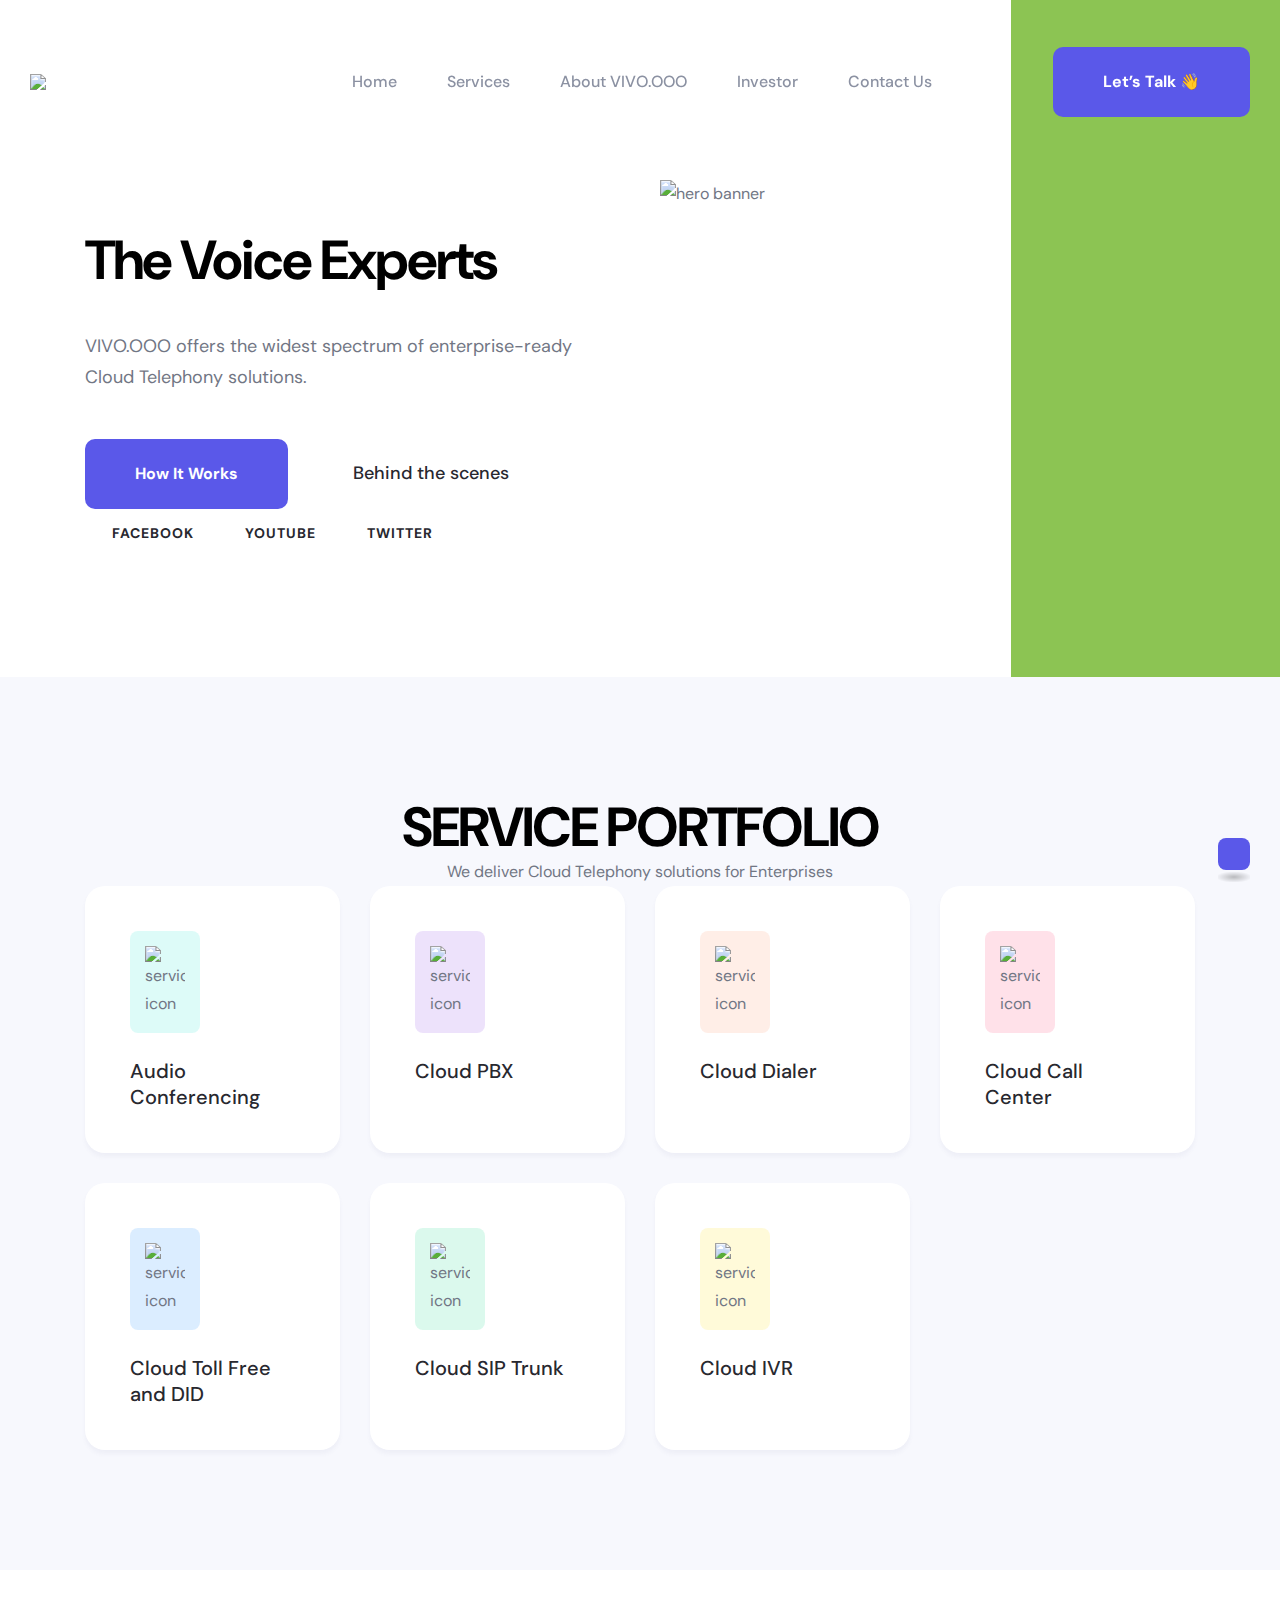
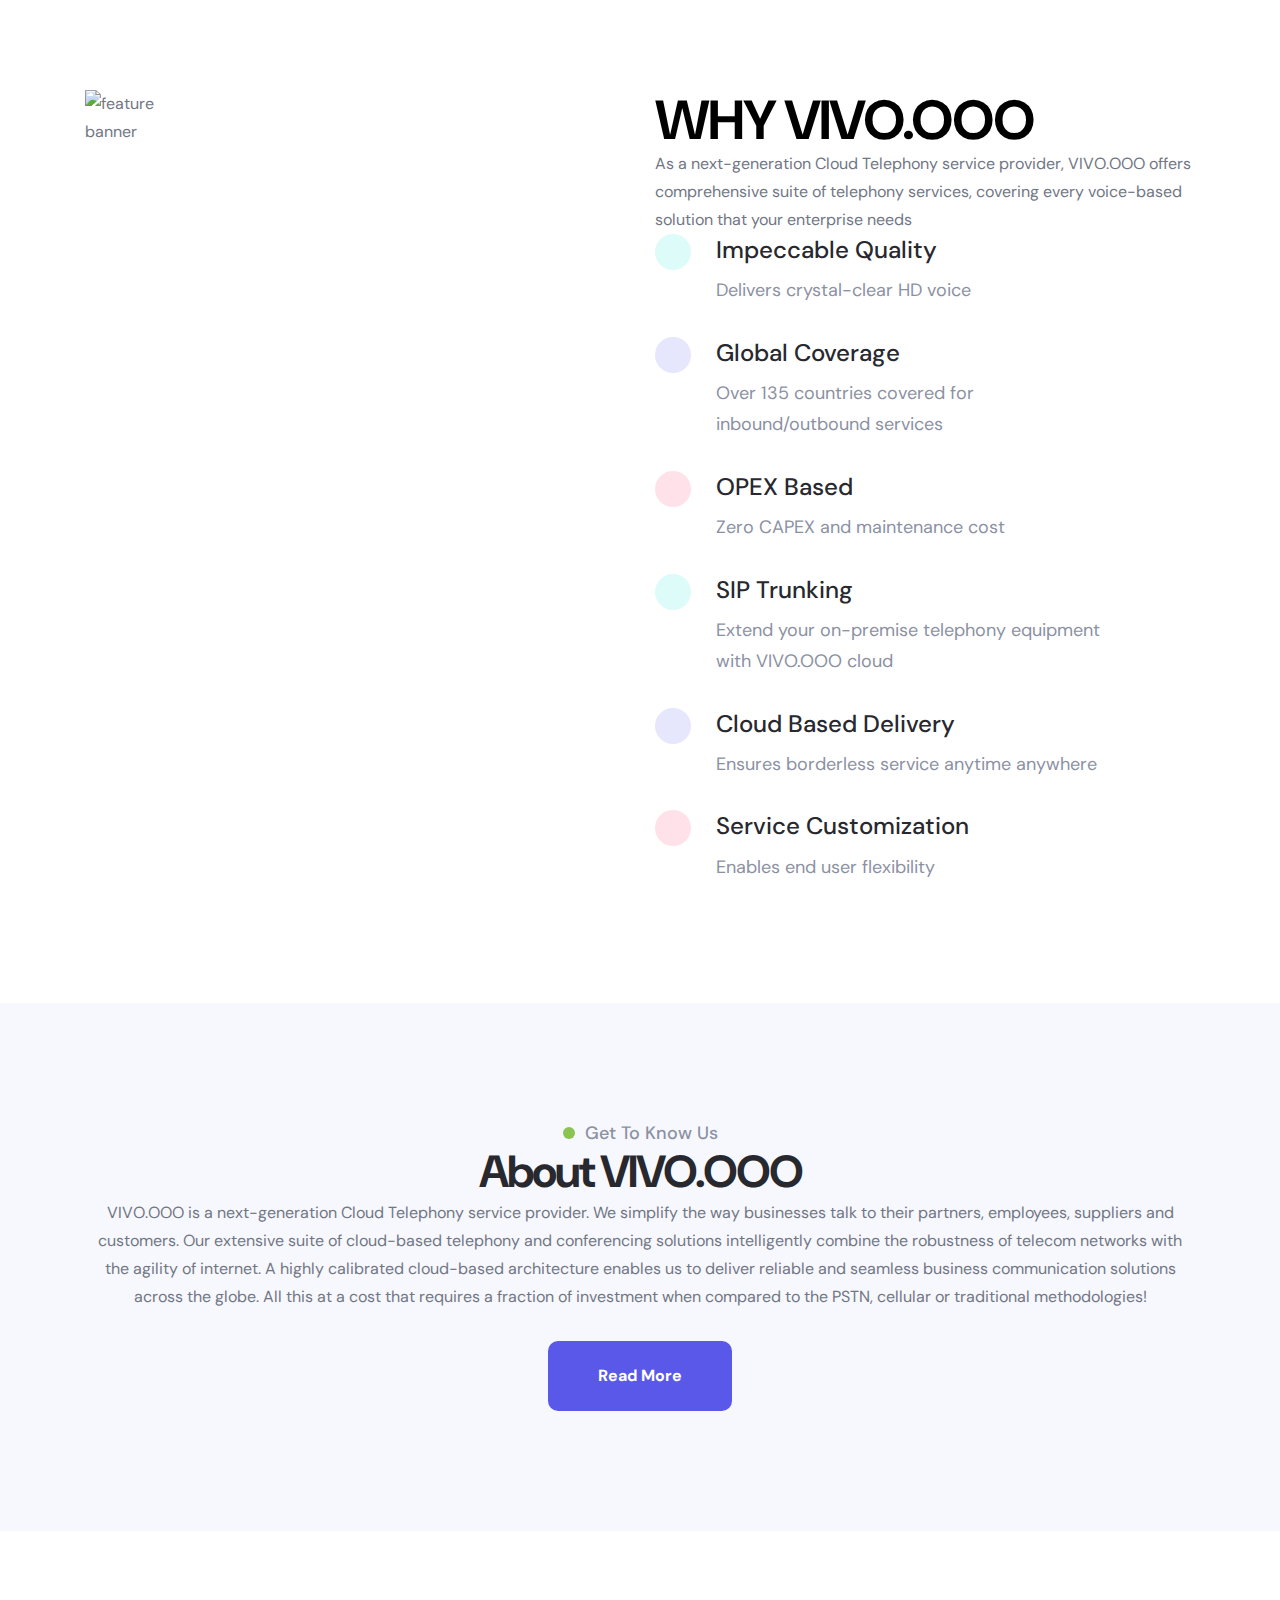
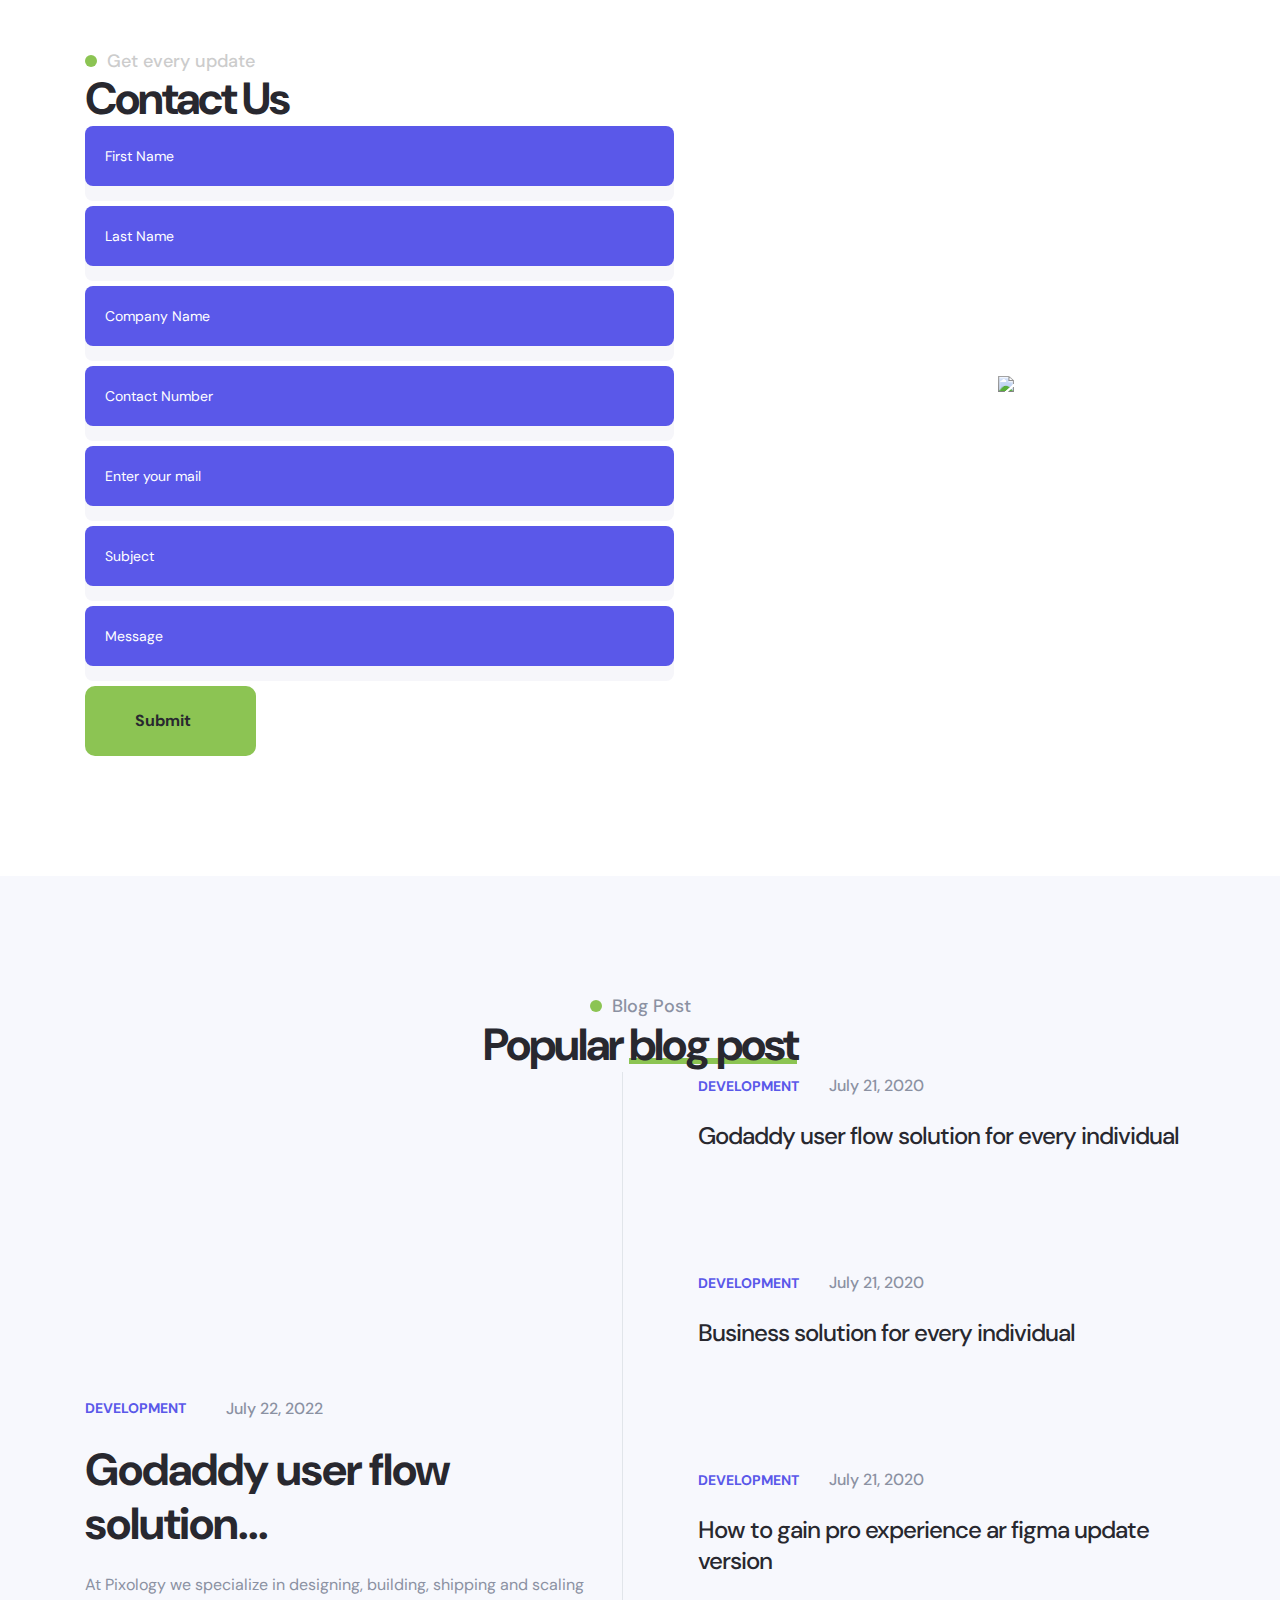
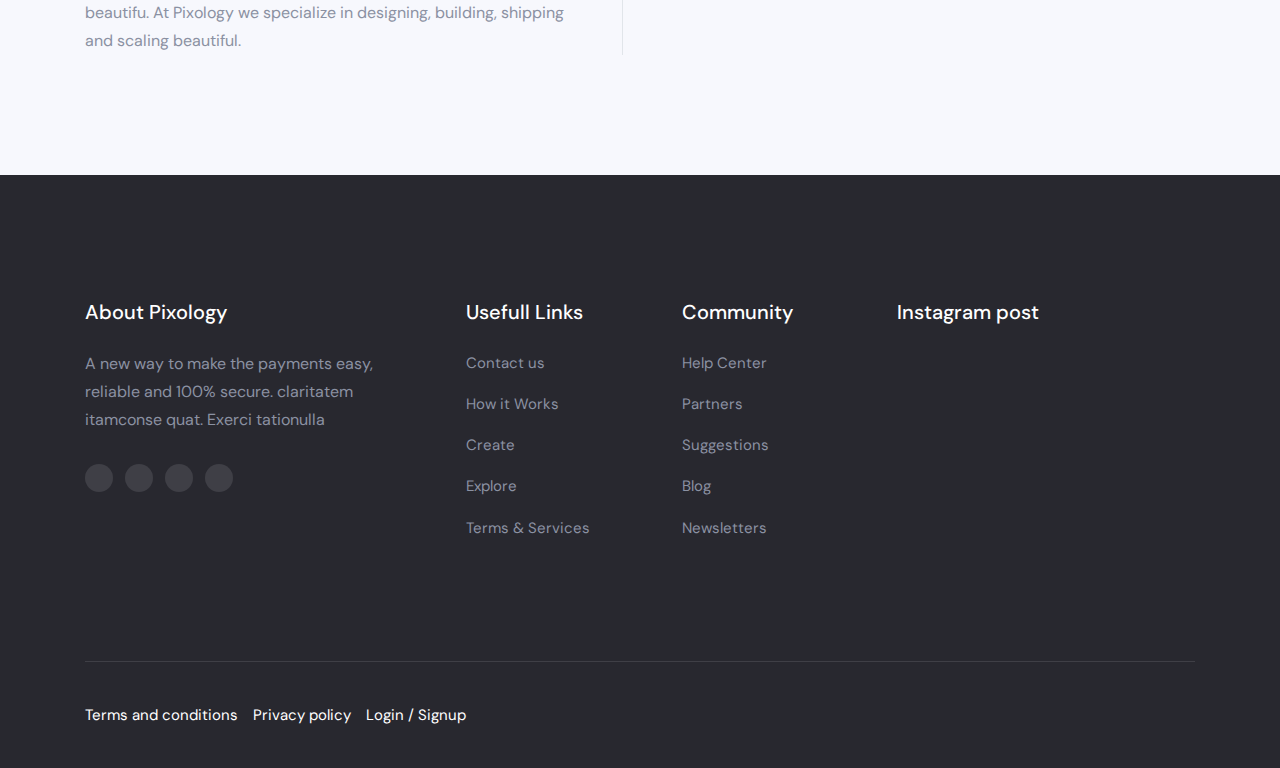
==== commit 29049029: "Update index.html" ====
--- a/index.html
+++ b/index.html
@@ -28,7 +28,7 @@
   <!-- 
     - preload images
   -->
-  <link rel="preload" as="image" href="assets/expert.png">
+  <link rel="preload" as="image" href="https://res.cloudinary.com/dnu3bviq2/image/upload/f_auto,q_auto/zenmuurwzsihfcgrb7on">
 
 </head>
 
@@ -41,7 +41,7 @@
   <header class="header" data-header>
     <div class="container">
 
-      <a href="#" class="logo"><img src="assets/companylogo.png" class="company-logo"></a>
+      <a href="#" class="logo"><img src="https://res.cloudinary.com/dnu3bviq2/image/upload/f_auto,q_auto/kun9ldpl8h2czu1qcyqy" class="company-logo"></a>
 
       <nav class="navbar" data-navbar>
 
@@ -56,23 +56,23 @@
         <ul class="navbar-list">
 
           <li class="navbar-item">
-            <a href="#home" class="navbar-link" data-nav-link>Home</a>
+            <a href="index.html" class="navbar-link" data-nav-link>Home</a>
           </li>
 
           <li class="navbar-item">
-            <a href="#service" class="navbar-link" data-nav-link>Services</a>
+            <a href="how_it_works.html" class="navbar-link" data-nav-link>Services</a>
           </li>
 
           <li class="navbar-item">
-            <a href="#feature" class="navbar-link" data-nav-link>About VIVO.OOO</a>
+            <a href="about_vivo.html" class="navbar-link" data-nav-link>About VIVO.OOO</a>
           </li>
 
           <li class="navbar-item">
-            <a href="#project" class="navbar-link" data-nav-link>Investor</a>
+            <a href="investor.html" class="navbar-link" data-nav-link>Investor</a>
           </li>
 
           <li class="navbar-item">
-            <a href="#blog" class="navbar-link" data-nav-link>Contact Us</a>
+            <a href="contact.html" class="navbar-link" data-nav-link>Contact Us</a>
           </li>
 
         </ul>
@@ -115,7 +115,7 @@
             </p>
 
             <div class="wrapper">
-              <a href="#" class="btn btn-primary has-before has-after">How It Works</a>
+              <a href="how_it_works.html" class="btn btn-primary has-before has-after">How It Works</a>
 
               <button class="hero-btn" aria-label="pixology promo">
                 <ion-icon name="play-outline" aria-hidden="true"></ion-icon>
@@ -155,7 +155,7 @@
           </div>
 
           <figure class="hero-banner">
-            <img src="assets/expert.png" height="10%" width='10%' alt="hero banner" class="w-100">
+            <img src="https://res.cloudinary.com/dnu3bviq2/image/upload/f_auto,q_auto/uglukiddjuy2pjmimpk1" height="20%" width='20%' alt="hero banner" class="w-100">
           </figure>
 
         </div>
@@ -174,7 +174,7 @@
 
           <h1 class="h1 has-before text-center">SERVICE PORTFOLIO</h1>
 
-          <p class="section-title text-center">We deliver Cloud Telephony solutions for Enterprises</p>
+          <p class="text-center">We deliver Cloud Telephony solutions for Enterprises</p>
 
           <ul class="grid-list">
 
@@ -182,12 +182,12 @@
               <div class="service-card" style="--color: 174, 77%, 50%">
 
                 <div class="card-icon">
-                  <img src="assets/audio-conferencing.png" width="40" height="40" loading="lazy"
+                  <img src="https://res.cloudinary.com/dnu3bviq2/image/upload/f_auto,q_auto/xptbmfbkdpaw7uiywxko" width="40" height="40" loading="lazy"
                     alt="service icon">
                 </div>
 
                 <h3 class="h3">
-                  <a href="#" class="card-title">Audio Conferencing</a>
+                  <a href="audio-conferencing.html" class="card-title">Audio Conferencing</a>
                 </h3>
 
               </div>
@@ -197,12 +197,12 @@
               <div class="service-card" style="--color: 267, 76%, 57%">
 
                 <div class="card-icon">
-                  <img src="assets/cloud-pbx.png" width="40" height="40" loading="lazy"
+                  <img src="https://res.cloudinary.com/dnu3bviq2/image/upload/f_auto,q_auto/rlbeasuzrywbs5mg23zz" width="40" height="40" loading="lazy"
                     alt="service icon">
                 </div>
 
                 <h3 class="h3">
-                  <a href="#" class="card-title">Cloud PBX</a>
+                  <a href="cloud-pbx.html" class="card-title">Cloud PBX</a>
                 </h3>
 
               </div>
@@ -212,12 +212,12 @@
               <div class="service-card" style="--color: 17, 100%, 68%">
 
                 <div class="card-icon">
-                  <img src="assets/cloud-dialer.png" width="40" height="40" loading="lazy"
+                  <img src="https://res.cloudinary.com/dnu3bviq2/image/upload/f_auto,q_auto/prh5emiir3vbgwcbi8cc" width="40" height="40" loading="lazy"
                     alt="service icon">
                 </div>
 
                 <h3 class="h3">
-                  <a href="#" class="card-title">Cloud Dialer</a>
+                  <a href="cloud-dialer.html" class="card-title">Cloud Dialer</a>
                 </h3>
 
               </div>
@@ -227,12 +227,12 @@
               <div class="service-card" style="--color: 343, 98%, 60%">
 
                 <div class="card-icon">
-                  <img src="assets/cloud-call-center.png" width="40" height="40" loading="lazy"
+                  <img src="https://res.cloudinary.com/dnu3bviq2/image/upload/f_auto,q_auto/sib2ldgkc6emtmwksmtt" width="40" height="40" loading="lazy"
                     alt="service icon">
                 </div>
 
                 <h3 class="h3">
-                  <a href="#" class="card-title">Cloud Call Center</a>
+                  <a href="cloud-call-center.html" class="card-title">Cloud Call Center</a>
                 </h3>
 
               </div>
@@ -242,12 +242,12 @@
               <div class="service-card" style="--color: 210, 100%, 53%">
 
                 <div class="card-icon">
-                  <img src="assets/cloud-toll-free.png" width="40" height="40" loading="lazy"
+                  <img src="https://res.cloudinary.com/dnu3bviq2/image/upload/f_auto,q_auto/acnrlt16bg96cnhhbghw" width="40" height="40" loading="lazy"
                     alt="service icon">
                 </div>
 
                 <h3 class="h3">
-                  <a href="#" class="card-title">Cloud Toll Free and DID</a>
+                  <a href="cloud-toll-free.html" class="card-title">Cloud Toll Free and DID</a>
                 </h3>
 
               </div>
@@ -257,12 +257,12 @@
               <div class="service-card" style="--color: 157, 89%, 44%">
 
                 <div class="card-icon">
-                  <img src="assets/cloud-siptrunk.png" width="40" height="40" loading="lazy"
+                  <img src="https://res.cloudinary.com/dnu3bviq2/image/upload/f_auto,q_auto/zos5u4kt0wg60w3sjsfv" width="40" height="40" loading="lazy"
                     alt="service icon">
                 </div>
 
                 <h3 class="h3">
-                  <a href="#" class="card-title">Cloud SIP Trunk</a>
+                  <a href="cloud-sip-trunk.html" class="card-title">Cloud SIP Trunk</a>
                 </h3>
 
               </div>
@@ -272,12 +272,12 @@
               <div class="service-card" style="--color: 52, 98%, 50%">
 
                 <div class="card-icon">
-                  <img src="assets/cloud-ivr.png" width="40" height="40" loading="lazy"
+                  <img src="https://res.cloudinary.com/dnu3bviq2/image/upload/f_auto,q_auto/ahukae8alhpabkqhw0yd" width="40" height="40" loading="lazy"
                     alt="service icon">
                 </div>
 
                 <h3 class="h3">
-                  <a href="#" class="card-title">Cloud IVR</a>
+                  <a href="cloud-ivr.html" class="card-title">Cloud IVR</a>
                 </h3>
 
               </div>
@@ -308,7 +308,7 @@
         <div class="container">
 
           <figure class="feature-banner">
-            <img src="assets/feature-banner.png" width="582" height="585" loading="lazy" alt="feature banner"
+            <img src="https://res.cloudinary.com/dnu3bviq2/image/upload/f_auto,q_auto/nurfmflgfnzwcywapwa7" width="582" height="585" loading="lazy" alt="feature banner"
               class="w-100">
           </figure>
 
@@ -316,7 +316,7 @@
 
             <h1 class="h1 has-before">WHY VIVO.OOO</h1>
 
-            <p class="section-title">
+            <p>
               As a next-generation Cloud Telephony service provider, VIVO.OOO offers comprehensive suite of telephony services, covering every voice-based solution that your enterprise needs
             </p>
 
@@ -454,16 +454,16 @@
 
           <p class="section-subtitle has-before text-center">Get To Know Us</p>
 
-          <h2 class="h2 section-title text-center">
+          <h2 class="h2 text-center">
             About VIVO.OOO
           </h2>
 
           <p class="text-center p-10">VIVO.OOO is a next-generation Cloud Telephony service provider. We simplify the way businesses talk to their partners, employees, suppliers and customers. Our extensive suite of cloud-based telephony and conferencing solutions intelligently combine the robustness of telecom networks with the agility of internet. A highly calibrated cloud-based architecture enables us to deliver reliable and seamless business communication solutions across the globe. All this at a cost that requires a fraction of investment when compared to the PSTN, cellular or traditional methodologies!
           </p>
 
-          <a href="#" class="btn btn-primary has-before has-after text-center">Read More</a>
-
-          <img src="assets/about-vivo.png" alt="" width="90%">
+          <a href="about_vivo.html" class="btn btn-primary has-before has-after text-center">Read More</a>
+
+          <img src="https://res.cloudinary.com/dnu3bviq2/image/upload/f_auto,q_auto/azrlqfgcg6laueigz16n" alt="" width="90%">
 
           <!-- <ul class="filter-list">
 
@@ -604,7 +604,7 @@
         <div class="container">
 
           <figure class="newsletter-banner">
-            <img src="assets/contact us.png"  height="600" loading="lazy"
+            <img src="https://res.cloudinary.com/dnu3bviq2/image/upload/f_auto,q_auto/dm79yvwwnfiac9mglvz6"  height="600" loading="lazy"
               alt="newsletter banner" class="w-100" >
           </figure>
 
@@ -612,7 +612,7 @@
 
             <p class="section-subtitle has-before">Get every update</p>
 
-            <h2 class="h2 section-title">Contact Us</h2>
+            <h2 class="h2">Contact Us</h2>
 
             <form action="" class="newsletter-form">
               <!-- <div>
@@ -654,7 +654,7 @@
 
           <p class="section-subtitle text-center has-before">Blog Post</p>
 
-          <h2 class="h2 section-title text-center">
+          <h2 class="h2 text-center">
             Popular <span class="has-before">blog post</span>
           </h2>
 
@@ -664,7 +664,7 @@
               <div class="blog-card large">
 
                 <figure class="card-banner">
-                  <img src="assets/blog-1.jpg" width="644" height="363" loading="lazy"
+                  <img src="https://res.cloudinary.com/dnu3bviq2/image/upload/f_auto,q_auto/zrlgcfqfjymjduwsvhv2" width="644" height="363" loading="lazy"
                     alt="Godaddy user flow solution..." class="img-cover">
                 </figure>
 
@@ -699,7 +699,7 @@
               <div class="blog-card">
 
                 <figure class="card-banner">
-                  <img src="assets/blog-2.jpg" width="202" height="162" loading="lazy"
+                  <img src="https://res.cloudinary.com/dnu3bviq2/image/upload/f_auto,q_auto/mff5jmlyqgpqmk70ekyl" width="202" height="162" loading="lazy"
                     alt="Godaddy user flow solution for every individual" class="img-cover">
                 </figure>
 
@@ -728,7 +728,7 @@
               <div class="blog-card">
 
                 <figure class="card-banner">
-                  <img src="assets/blog-3.png" width="202" height="162" loading="lazy"
+                  <img src="https://res.cloudinary.com/dnu3bviq2/image/upload/f_auto,q_auto/twaflyqnc7bcj3imois2" width="202" height="162" loading="lazy"
                     alt="Business solution for every individual" class="img-cover">
                 </figure>
 
@@ -757,7 +757,7 @@
               <div class="blog-card">
 
                 <figure class="card-banner">
-                  <img src="assets/blog-4.png" width="202" height="162" loading="lazy"
+                  <img src="https://res.cloudinary.com/dnu3bviq2/image/upload/f_auto,q_auto/bnz9rvwk3i18eah10goy" width="202" height="162" loading="lazy"
                     alt="How to gain pro experience ar figma update version" class="img-cover">
                 </figure>
 
@@ -910,7 +910,7 @@
                 <div class="insta-card">
 
                   <figure class="post-banner">
-                    <img src="assets/insta-post-1.jpg" width="77" height="63" loading="lazy"
+                    <img src="https://res.cloudinary.com/dnu3bviq2/image/upload/f_auto,q_auto/yud1cknxgt1ul2a8uqr7" width="77" height="63" loading="lazy"
                       alt="instagram post" class="img-cover">
                   </figure>
 
@@ -925,7 +925,7 @@
                 <div class="insta-card">
 
                   <figure class="post-banner">
-                    <img src="assets/insta-post-2.jpg" width="77" height="63" loading="lazy"
+                    <img src="https://res.cloudinary.com/dnu3bviq2/image/upload/f_auto,q_auto/f45mq5vmifdqsomealzl" width="77" height="63" loading="lazy"
                       alt="instagram post" class="img-cover">
                   </figure>
 
@@ -940,7 +940,7 @@
                 <div class="insta-card">
 
                   <figure class="post-banner">
-                    <img src="assets/insta-post-3.jpg" width="77" height="63" loading="lazy"
+                    <img src="https://res.cloudinary.com/dnu3bviq2/image/upload/f_auto,q_auto/vmleq3chbginqggbfaci" width="77" height="63" loading="lazy"
                       alt="instagram post" class="img-cover">
                   </figure>
 
@@ -955,7 +955,7 @@
                 <div class="insta-card">
 
                   <figure class="post-banner">
-                    <img src="assets/insta-post-4.jpg" width="77" height="63" loading="lazy"
+                    <img src="https://res.cloudinary.com/dnu3bviq2/image/upload/f_auto,q_auto/imd55fhtmev1w0jd2ubr" width="77" height="63" loading="lazy"
                       alt="instagram post" class="img-cover">
                   </figure>
 
@@ -970,7 +970,7 @@
                 <div class="insta-card">
 
                   <figure class="post-banner">
-                    <img src="assets/insta-post-5.jpg" width="77" height="63" loading="lazy"
+                    <img src="https://res.cloudinary.com/dnu3bviq2/image/upload/f_auto,q_auto/tdm2t0ciyqpb63ehiajj" width="77" height="63" loading="lazy"
                       alt="instagram post" class="img-cover">
                   </figure>
 
@@ -985,7 +985,7 @@
                 <div class="insta-card">
 
                   <figure class="post-banner">
-                    <img src="assets/insta-post-6.jpg" width="77" height="63" loading="lazy"
+                    <img src="https://res.cloudinary.com/dnu3bviq2/image/upload/f_auto,q_auto/kzqacgou03shc5qzscu3" width="77" height="63" loading="lazy"
                       alt="instagram post" class="img-cover">
                   </figure>
 
@@ -1055,4 +1055,4 @@
 
 </body>
 
-</html>+</html>
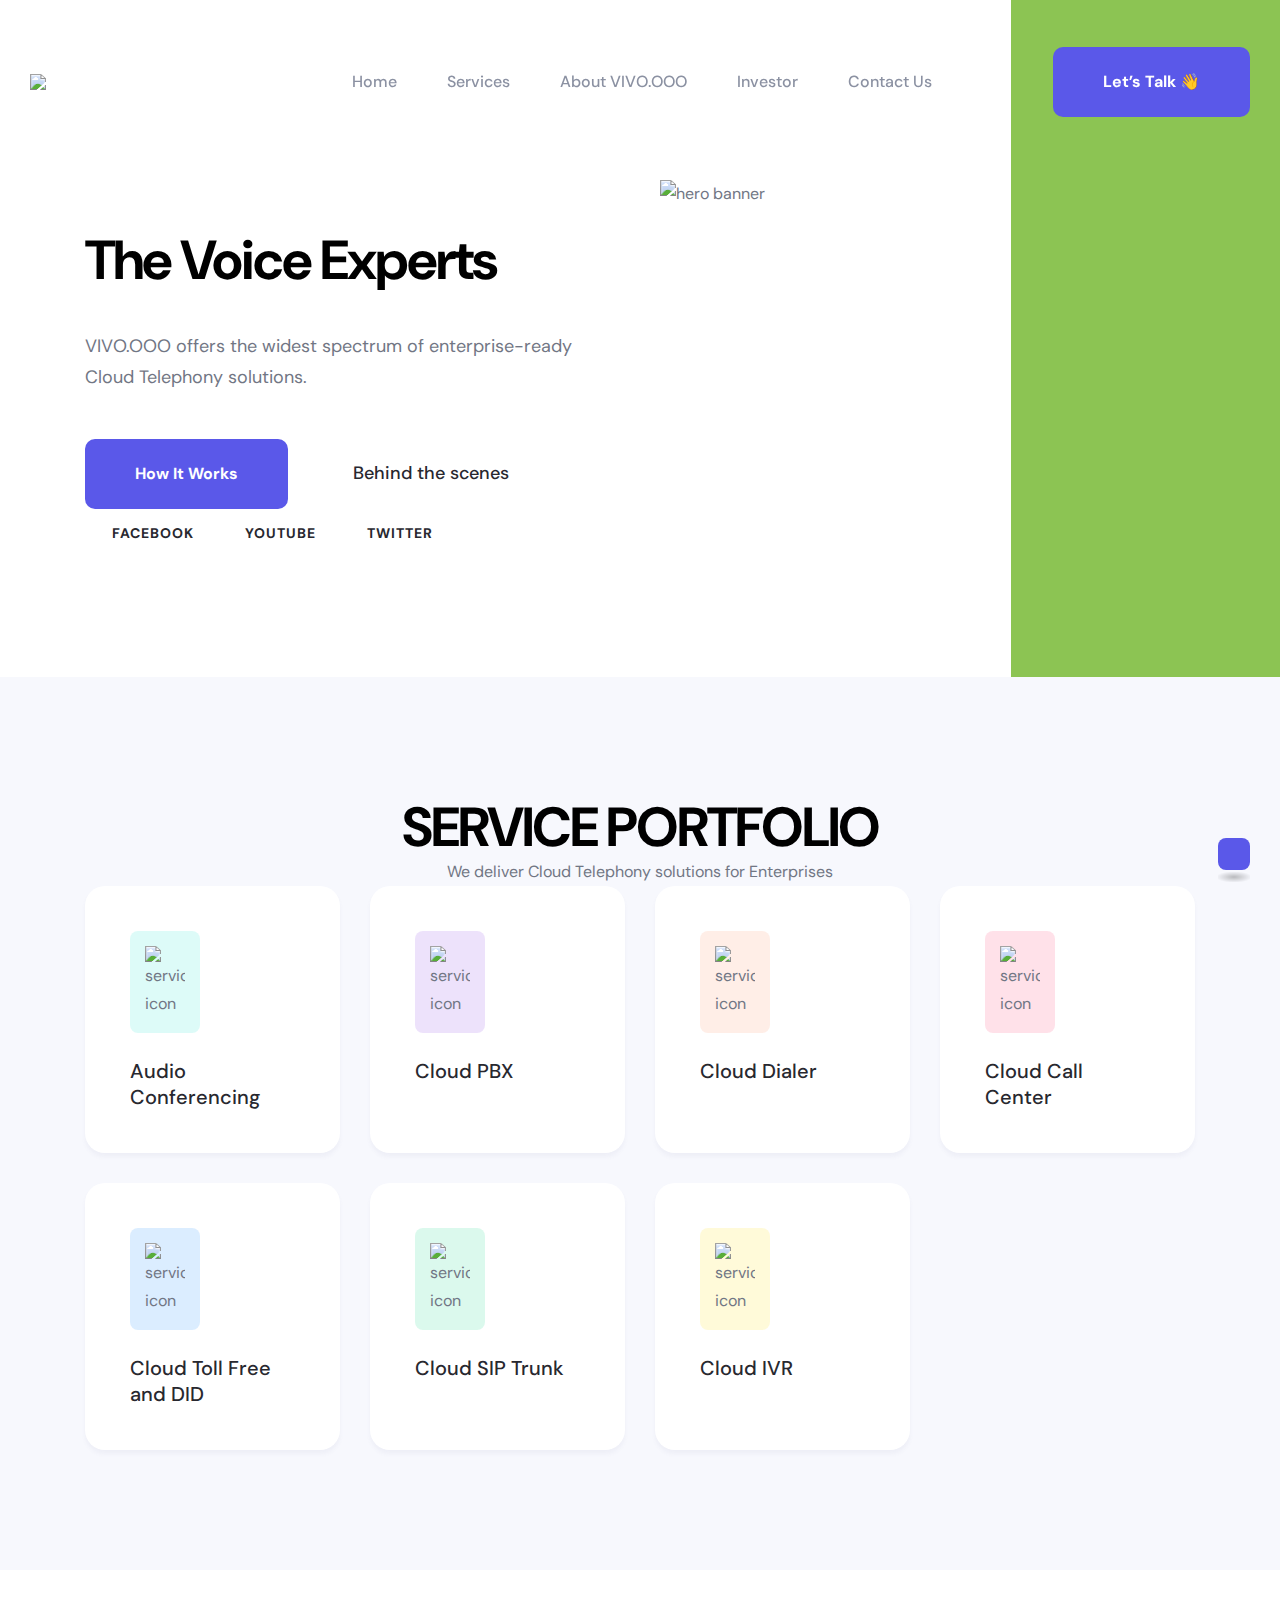
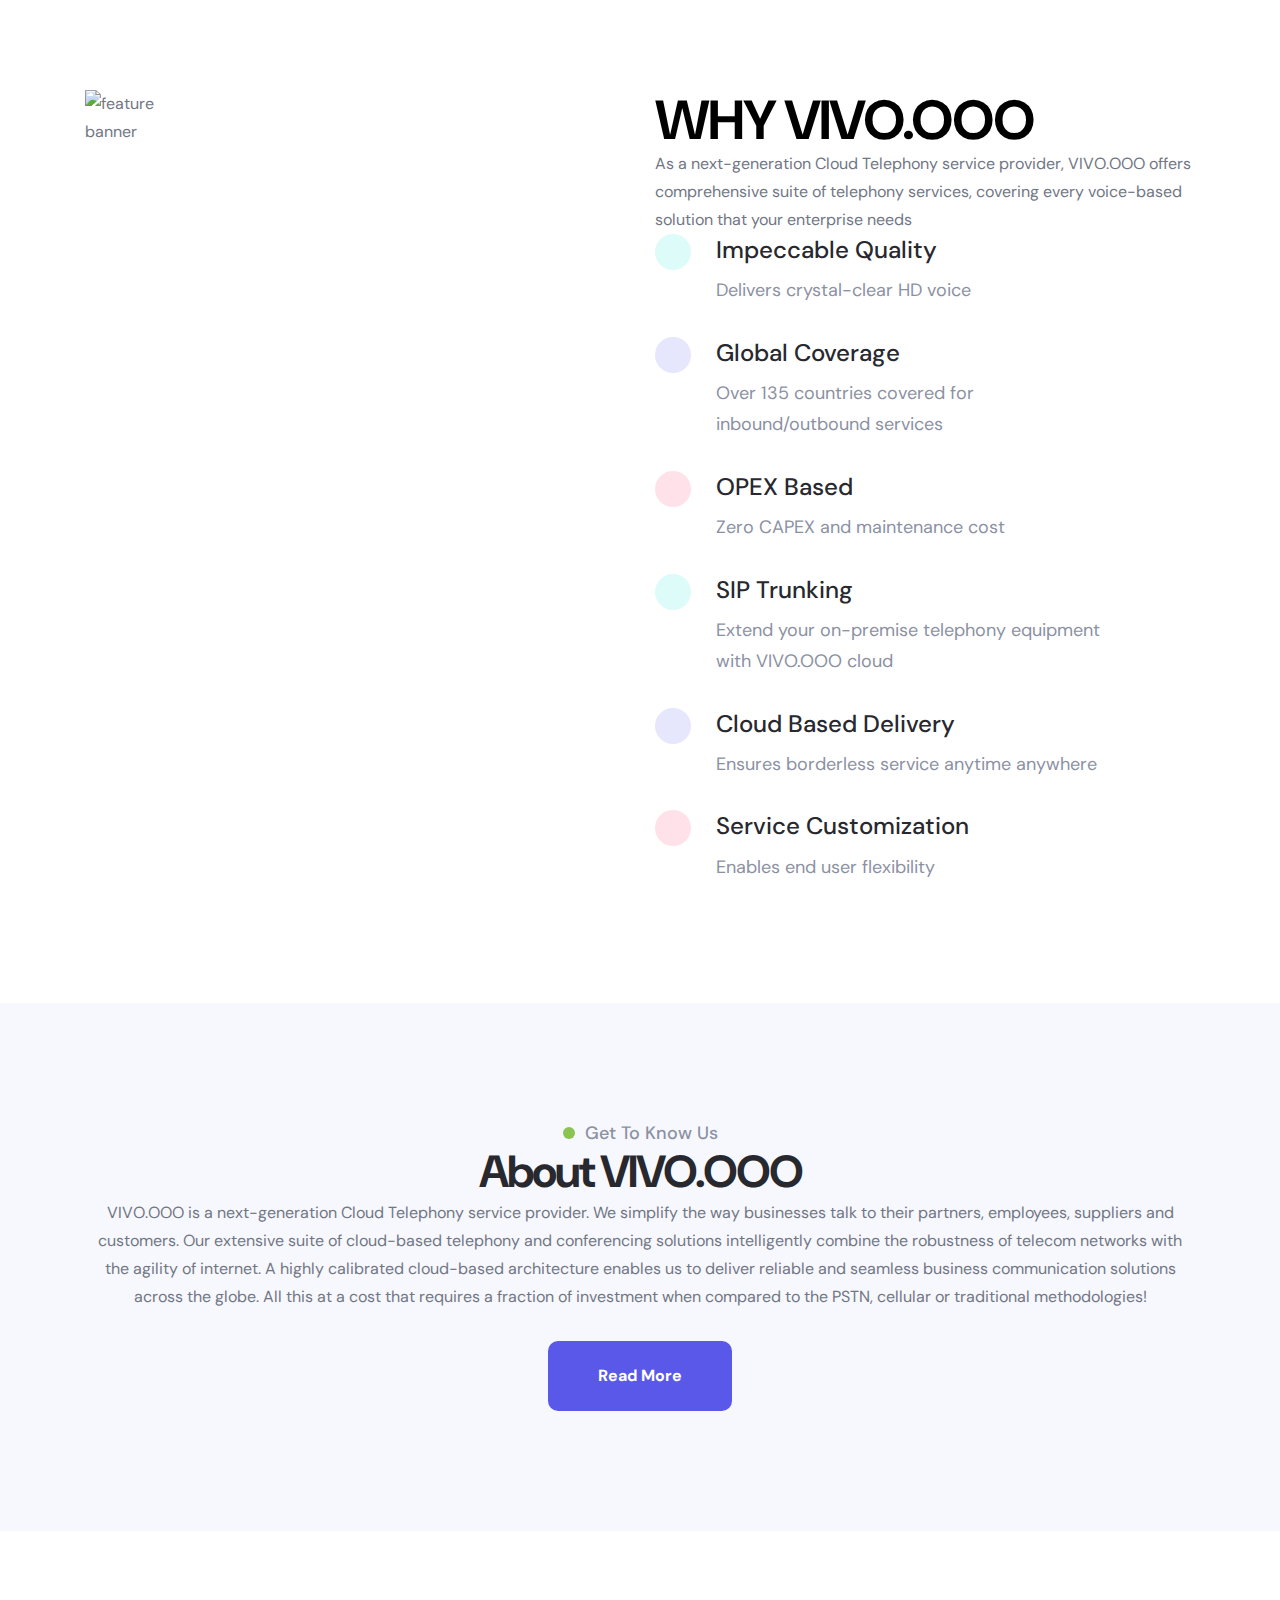
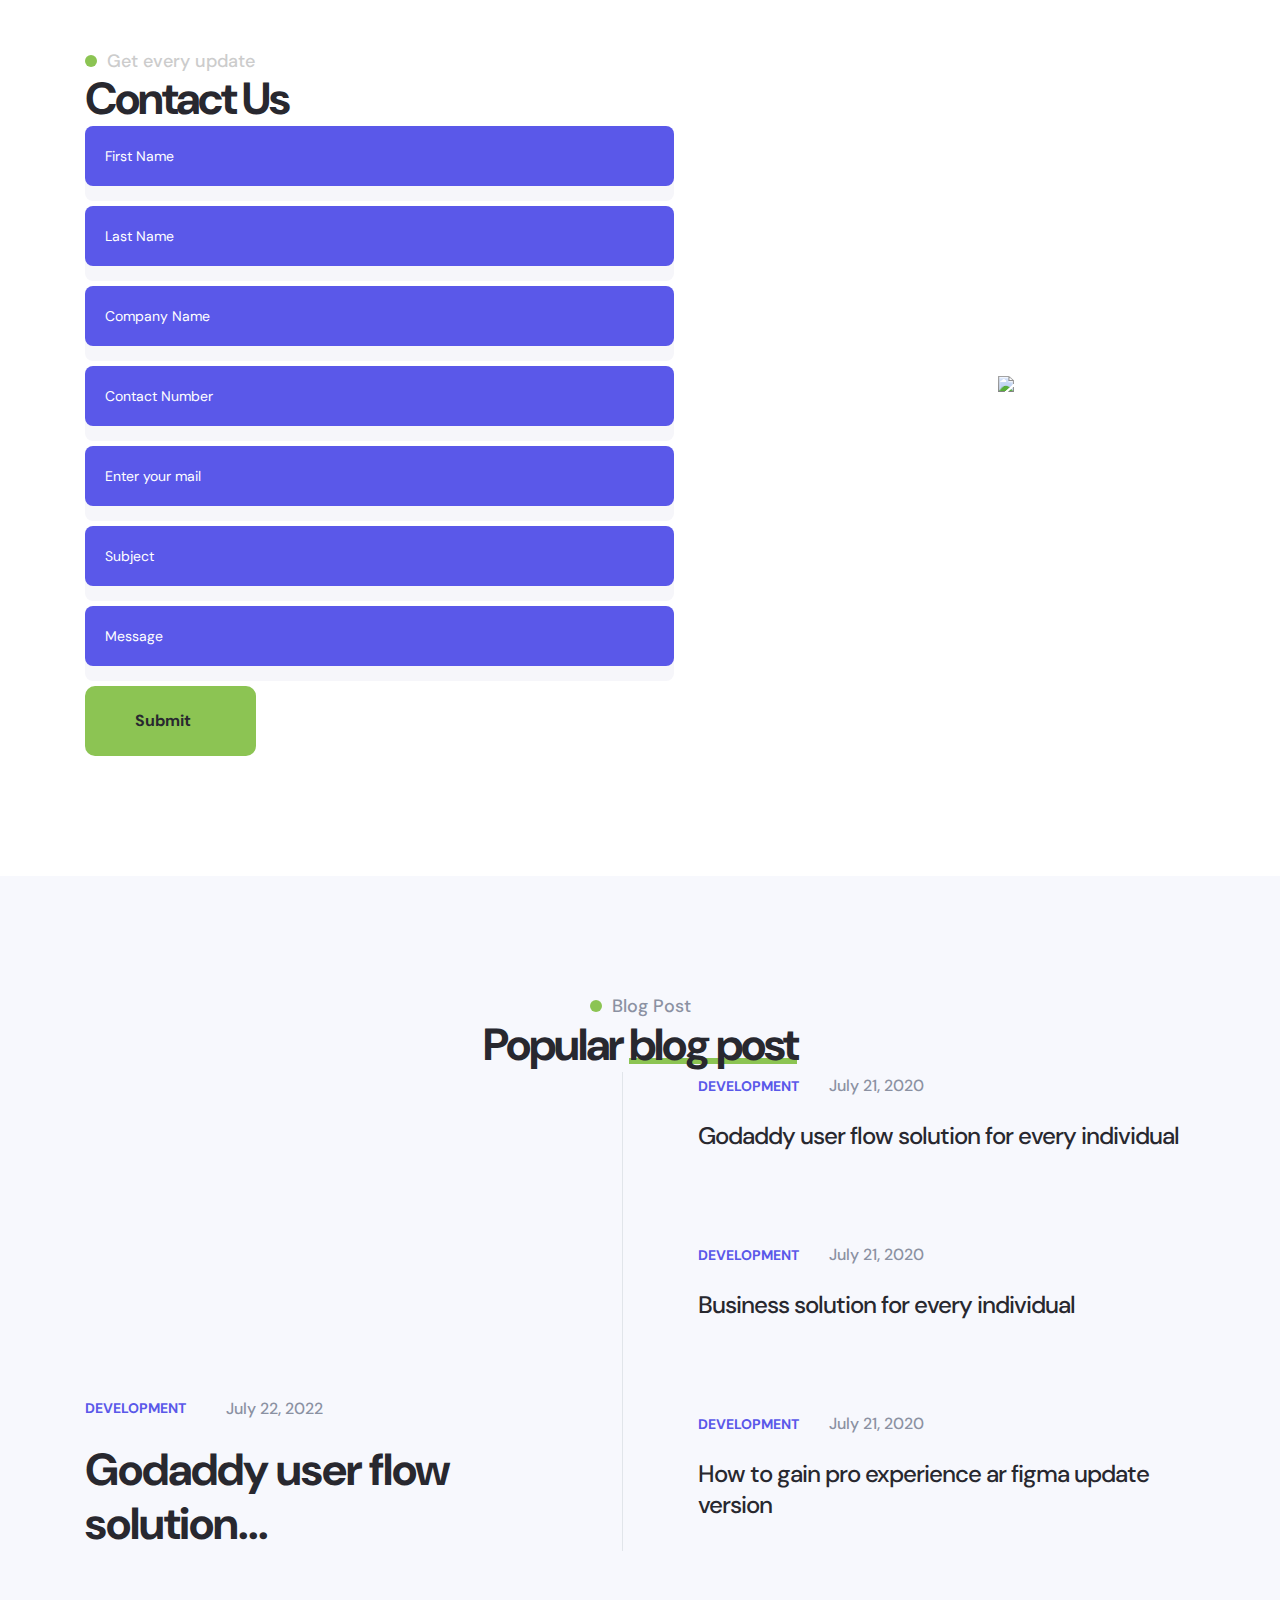
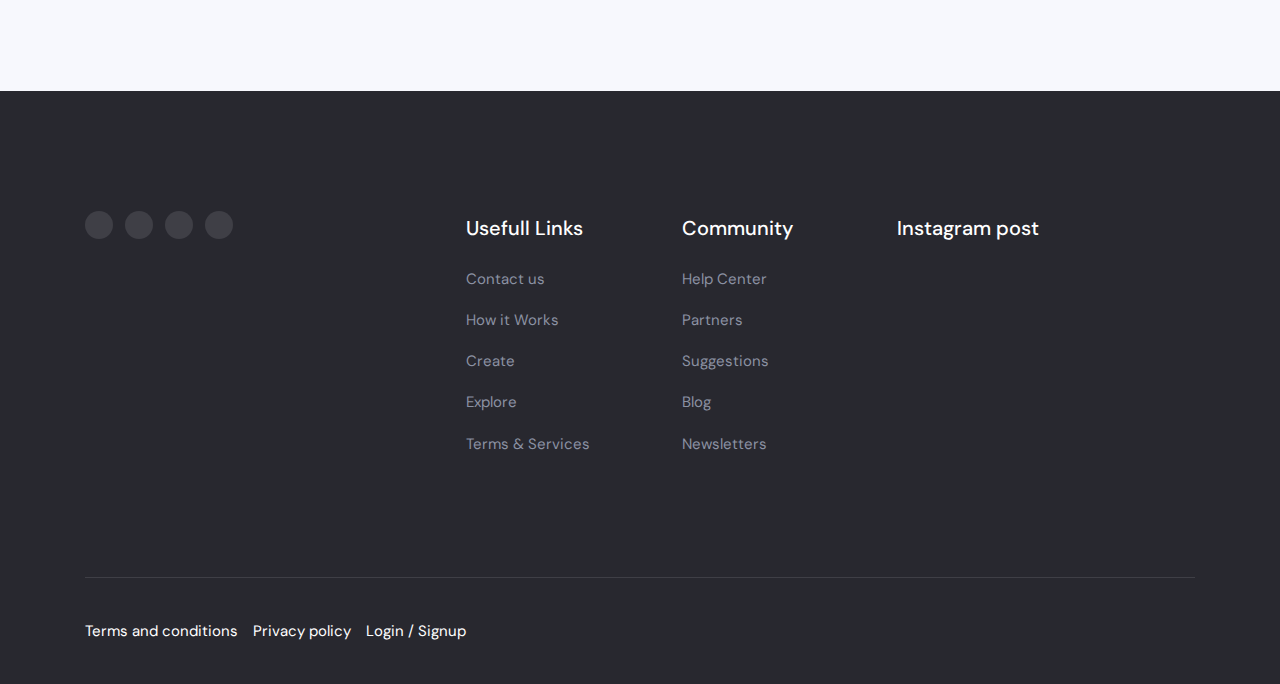
==== commit 69938346: "Update index.html" ====
--- a/index.html
+++ b/index.html
@@ -46,7 +46,7 @@
       <nav class="navbar" data-navbar>
 
         <div class="wrapper">
-          <a href="#" class="logo">Pixology</a>
+          
 
           <button class="nav-close-btn" aria-label="close menu" data-nav-toggler>
             <ion-icon name="close-outline" aria-hidden="true"></ion-icon>
@@ -684,11 +684,7 @@
                     <a href="#" class="card-title">Godaddy user flow solution...</a>
                   </h3>
 
-                  <p class="card-text">
-                    At Pixology we specialize in designing, building, shipping and scaling beautifu. At Pixology we
-                    specialize in designing,
-                    building, shipping and scaling beautiful.
-                  </p>
+                  
 
                 </div>
 
@@ -805,11 +801,7 @@
 
         <div class="footer-brand">
 
-          <p class="footer-list-title">About Pixology</p>
-
-          <p class="footer-text">
-            A new way to make the payments easy, reliable and 100% secure. claritatem itamconse quat. Exerci tationulla
-          </p>
+          
 
           <ul class="social-list">
 
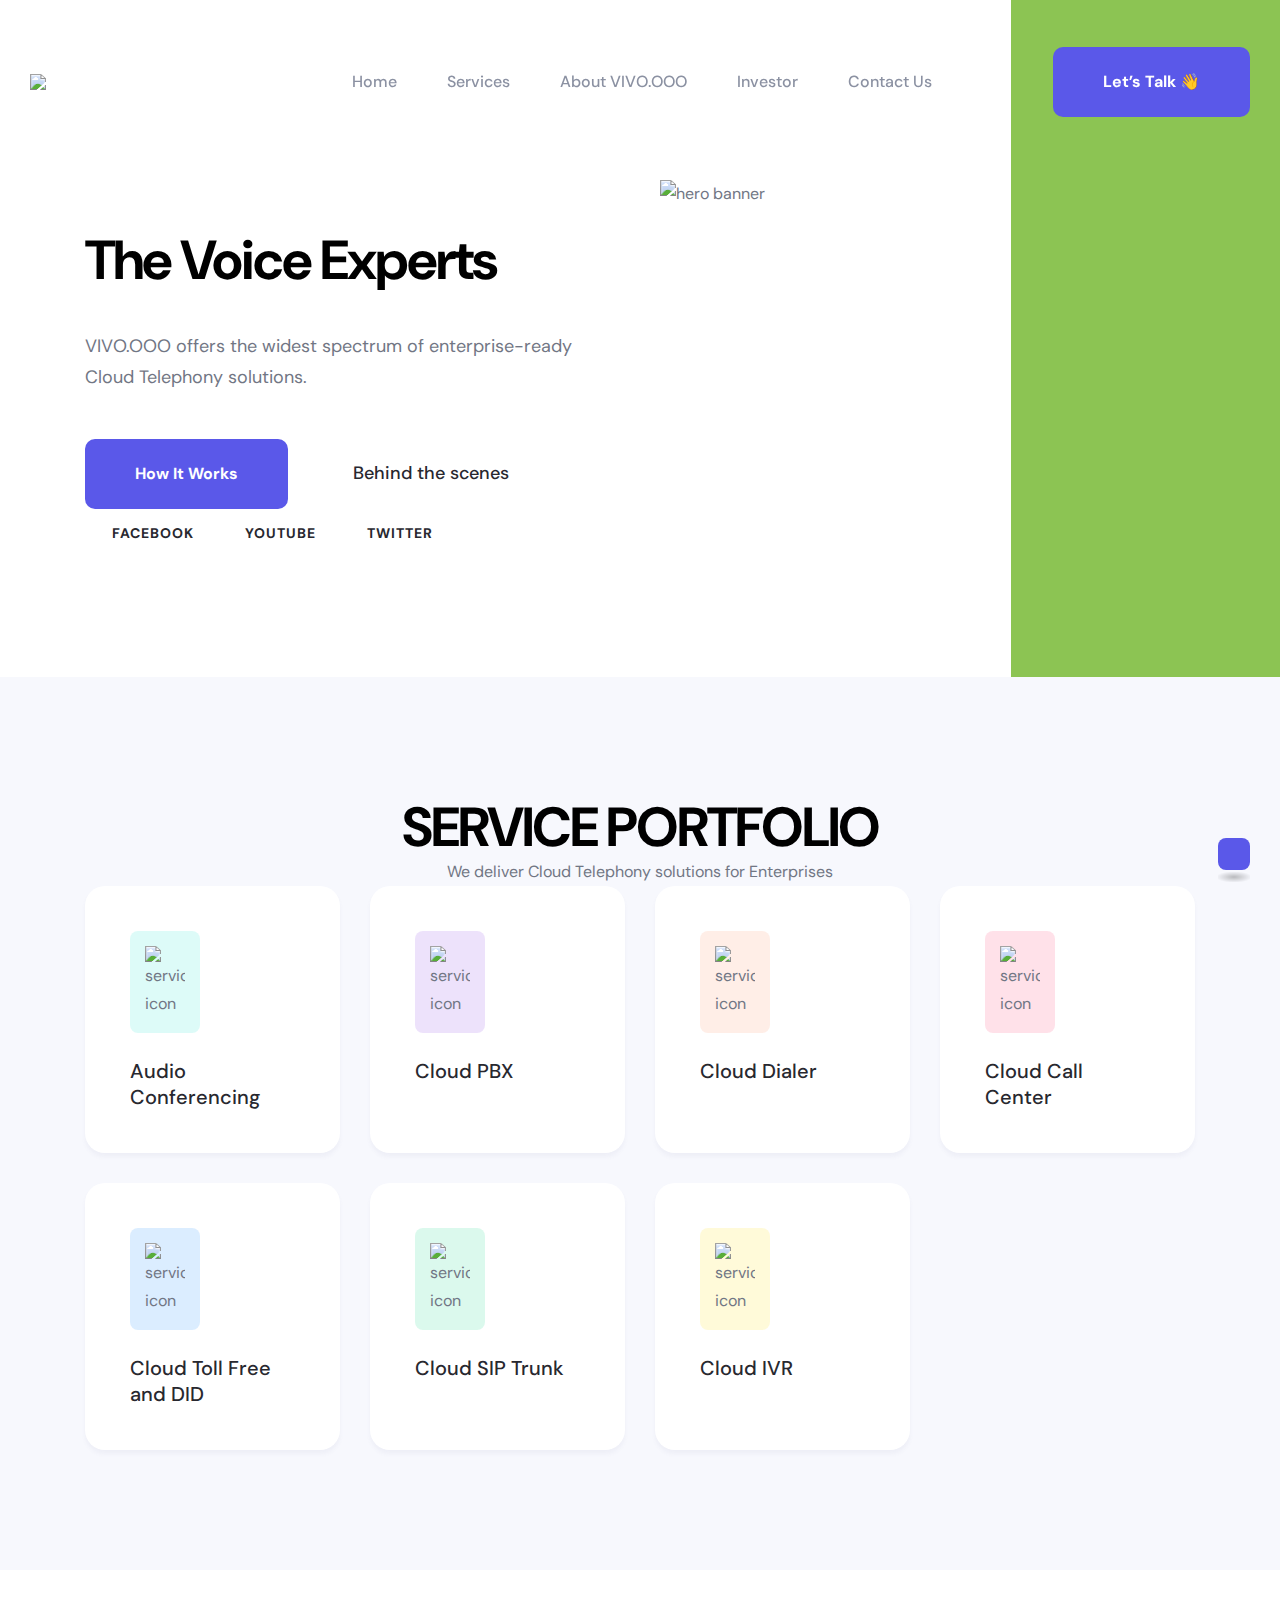
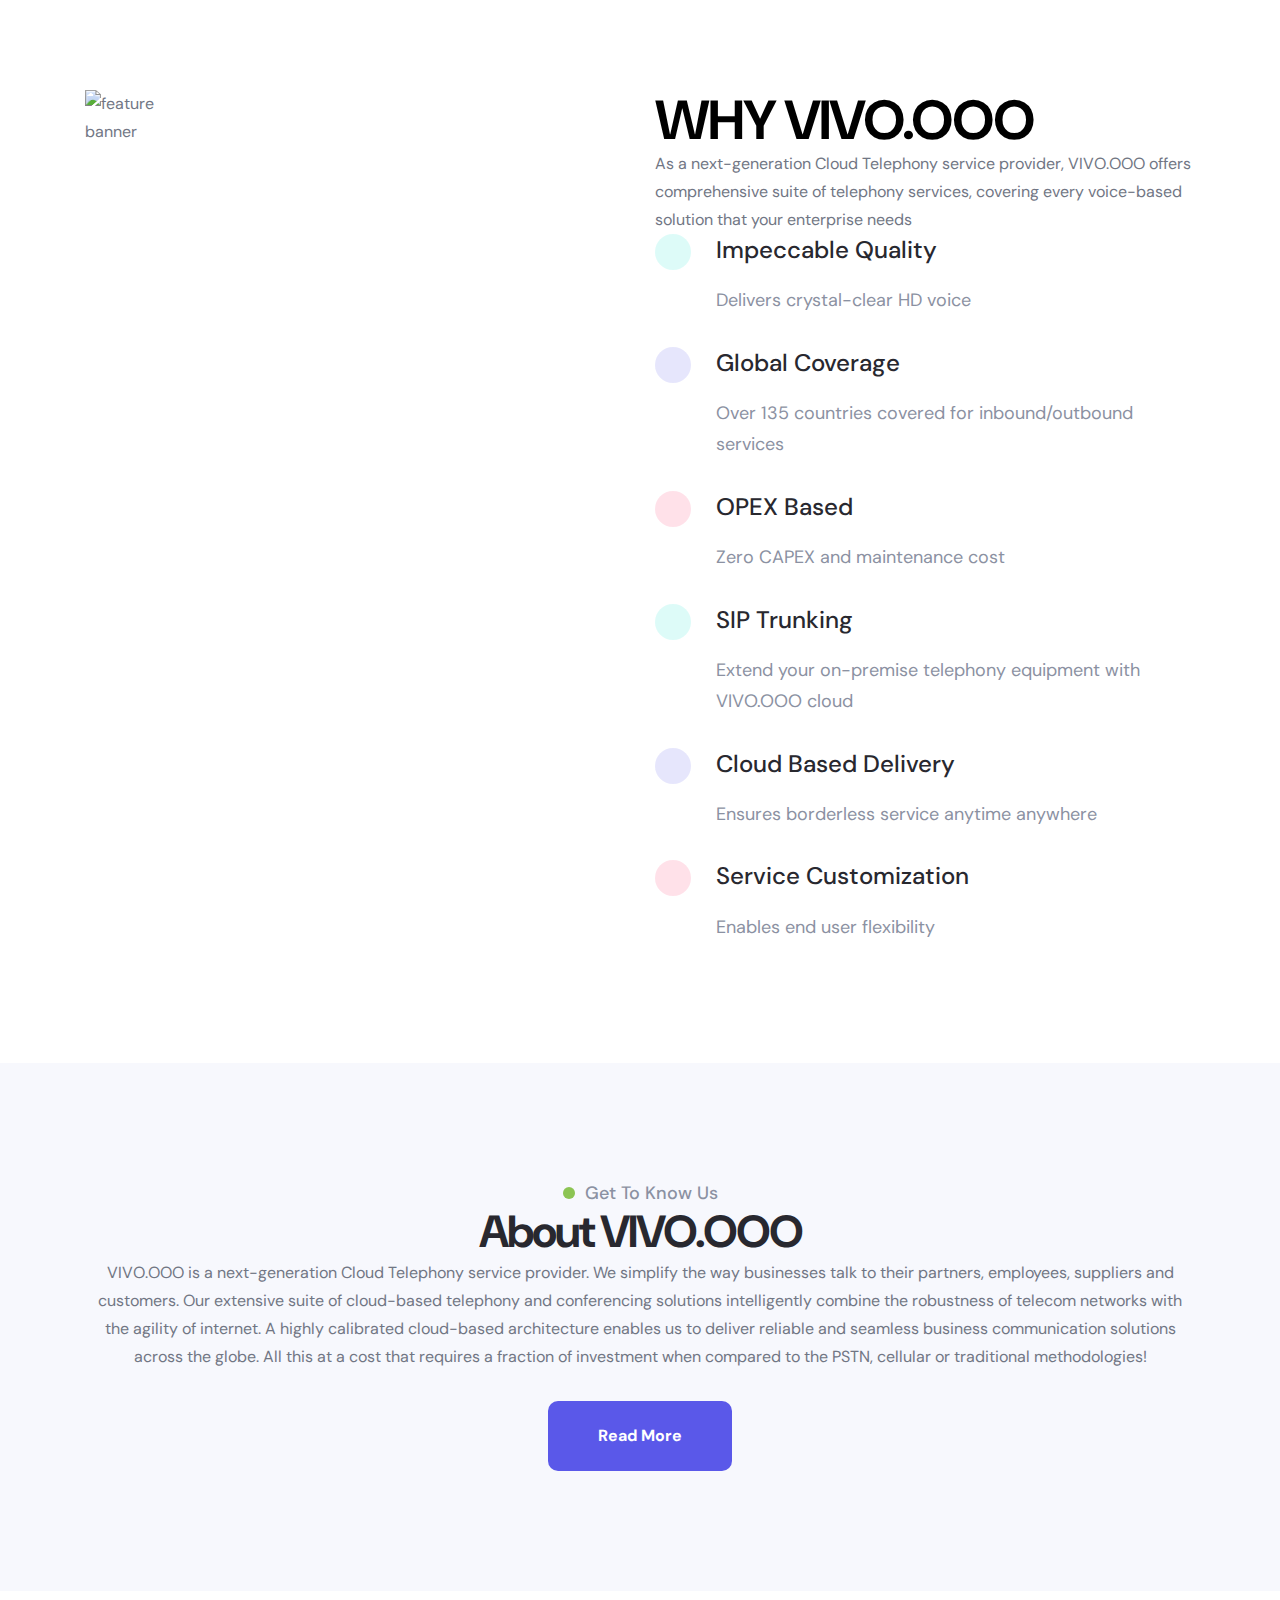
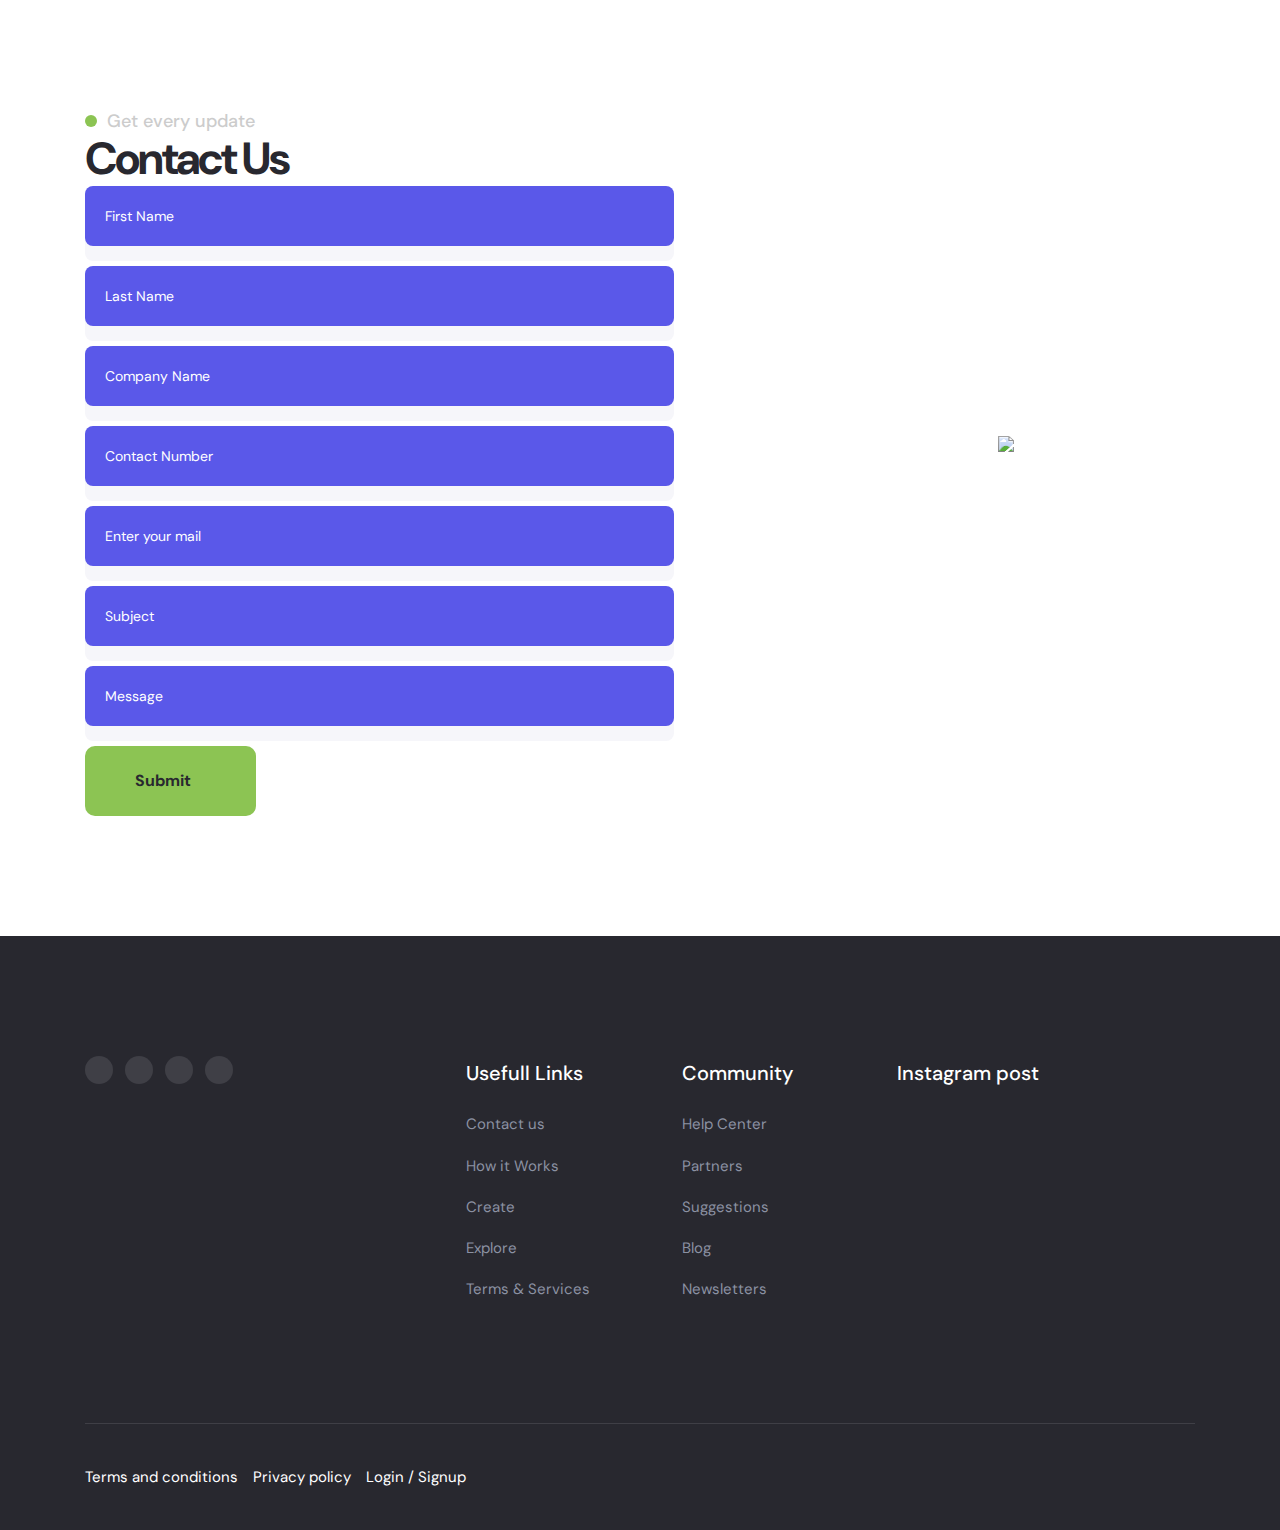
==== commit 679e15d6: "Update index.html" ====
--- a/index.html
+++ b/index.html
@@ -649,139 +649,7 @@
         - #BLOG
       -->
 
-      <section class="section blog" id="blog" aria-label="blog">
-        <div class="container">
-
-          <p class="section-subtitle text-center has-before">Blog Post</p>
-
-          <h2 class="h2 text-center">
-            Popular <span class="has-before">blog post</span>
-          </h2>
-
-          <ul class="blog-list">
-
-            <li>
-              <div class="blog-card large">
-
-                <figure class="card-banner">
-                  <img src="https://res.cloudinary.com/dnu3bviq2/image/upload/f_auto,q_auto/zrlgcfqfjymjduwsvhv2" width="644" height="363" loading="lazy"
-                    alt="Godaddy user flow solution..." class="img-cover">
-                </figure>
-
-                <div class="card-content">
-
-                  <div class="wrapper">
-                    <a href="#" class="tag">Development</a>
-
-                    <a href="#" class="publish-date">
-                      <ion-icon name="time-outline" aria-hidden="true"></ion-icon>
-
-                      <span class="span">July 22, 2022</span>
-                    </a>
-                  </div>
-
-                  <h3>
-                    <a href="#" class="card-title">Godaddy user flow solution...</a>
-                  </h3>
-
-                  
-
-                </div>
-
-              </div>
-            </li>
-
-            <li>
-              <div class="blog-card">
-
-                <figure class="card-banner">
-                  <img src="https://res.cloudinary.com/dnu3bviq2/image/upload/f_auto,q_auto/mff5jmlyqgpqmk70ekyl" width="202" height="162" loading="lazy"
-                    alt="Godaddy user flow solution for every individual" class="img-cover">
-                </figure>
-
-                <div class="card-content">
-
-                  <div class="wrapper">
-                    <a href="#" class="tag">Development</a>
-
-                    <a href="#" class="publish-date">
-                      <ion-icon name="time-outline" aria-hidden="true"></ion-icon>
-
-                      <span class="span">July 21, 2020</span>
-                    </a>
-                  </div>
-
-                  <h3 class="h3">
-                    <a href="#" class="card-title">Godaddy user flow solution for every individual</a>
-                  </h3>
-
-                </div>
-
-              </div>
-            </li>
-
-            <li>
-              <div class="blog-card">
-
-                <figure class="card-banner">
-                  <img src="https://res.cloudinary.com/dnu3bviq2/image/upload/f_auto,q_auto/twaflyqnc7bcj3imois2" width="202" height="162" loading="lazy"
-                    alt="Business solution for every individual" class="img-cover">
-                </figure>
-
-                <div class="card-content">
-
-                  <div class="wrapper">
-                    <a href="#" class="tag">Development</a>
-
-                    <a href="#" class="publish-date">
-                      <ion-icon name="time-outline" aria-hidden="true"></ion-icon>
-
-                      <span class="span">July 21, 2020</span>
-                    </a>
-                  </div>
-
-                  <h3 class="h3">
-                    <a href="#" class="card-title">Business solution for every individual</a>
-                  </h3>
-
-                </div>
-
-              </div>
-            </li>
-
-            <li>
-              <div class="blog-card">
-
-                <figure class="card-banner">
-                  <img src="https://res.cloudinary.com/dnu3bviq2/image/upload/f_auto,q_auto/bnz9rvwk3i18eah10goy" width="202" height="162" loading="lazy"
-                    alt="How to gain pro experience ar figma update version" class="img-cover">
-                </figure>
-
-                <div class="card-content">
-
-                  <div class="wrapper">
-                    <a href="#" class="tag">Development</a>
-
-                    <a href="#" class="publish-date">
-                      <ion-icon name="time-outline" aria-hidden="true"></ion-icon>
-
-                      <span class="span">July 21, 2020</span>
-                    </a>
-                  </div>
-
-                  <h3 class="h3">
-                    <a href="#" class="card-title">How to gain pro experience ar figma update version</a>
-                  </h3>
-
-                </div>
-
-              </div>
-            </li>
-
-          </ul>
-
-        </div>
-      </section>
+      
 
     </article>
   </main>
--- a/style.css
+++ b/style.css
@@ -217,7 +217,7 @@
 :is(.h1, .h2) .has-before { display: inline-block; }
 
 :is(.h1, .h2) .has-before::before {
-  bottom: 8px;
+  bottom: 4px;
   left: 0;
   width: 100%;
   height: 6px;
@@ -308,9 +308,14 @@
 
 .text-center { text-align: center; }
 
-.section-title { margin-block: 30px 50px; }
+.section-title { margin-block: 100px 100px; }
 
 .grid-list {
+  display: grid;
+  gap: 30px;
+}
+
+.grid-list-special{
   display: grid;
   gap: 30px;
 }
@@ -522,7 +527,7 @@
 
 .service { background-color: var(--ghost-white); }
 
-.service .section-title { margin-block: 30px 60px; }
+.service .section-title { margin-block: 30px 40px; }
 
 .service-card,
 .service .link-card {
@@ -592,7 +597,7 @@
 .feature .container,
 .feature-list {
   display: grid;
-  gap: 60px;
+  gap: 70%;
 }
 
 .feature-card .card-icon {
@@ -613,7 +618,7 @@
 .feature-card .card-text {
   color: var(--cool-gray);
   font-size: var(--fs-7);
-  margin-block-start: 10px;
+  margin-block-start: 20px;
 }
 
 .feature-card:is(:hover, :focus) .card-icon {
@@ -910,6 +915,31 @@
   font-size: 25px;
   opacity: 0;
   transition: var(--transition-1);
+}
+
+.special{
+  padding-left: 70px;
+  padding-right: 70px;
+}
+
+.mySlides {display: none;}
+
+img {vertical-align: middle;}
+
+.slideshow-container {
+  max-width: 1000px;
+  position: relative;
+  margin: auto;
+}
+
+.vivo{
+  color: rgb(94, 94, 233);
+  font-size: 25px;
+}
+/* Fading animation */
+.fade {
+  animation-name: fade;
+  animation-duration: 1.5s;
 }
 
 .insta-card:is(:hover, :focus-within) .card-content { opacity: 1; }
@@ -1068,7 +1098,7 @@
 
   .grid-list { grid-template-columns: 1fr 1fr; }
 
-
+  .grid-list-special{grid-template-columns: 1fr 1fr;}
 
   /**
    * HERO
@@ -1125,7 +1155,7 @@
 
   .feature-card .card-icon { margin-block-end: 0; }
 
-  .feature-card .card-text { max-width: 32ch; }
+  /*.feature-card .card-text { max-width: 32ch; }*/
 
 
 
@@ -1135,7 +1165,60 @@
 
   .project .grid-list > li:first-child { grid-column: 1 / 3; }
 
-
+  .customAccordion .accordion {
+    background-color: #428bca;
+    color: white;
+    cursor: pointer;
+    padding: 18px;
+    width: 100%;
+    border: none;
+    text-align: left;
+    outline: none;
+    font-size: 15px;
+    transition: 0.4s;
+    font-weight: 500;
+    border-radius: 7px;
+}
+
+.customAccordion .active,
+.customAccordion .accordion:hover {
+    background-color: #428bca;
+}
+
+.customAccordion .accordion:after {
+    content: '\002B';
+    color: white;
+    transform: scale(2);
+    font-weight: bold;
+    float: right;
+    margin-left: 5px;
+}
+
+.customAccordion .active:after {
+    content: "\2212";
+}
+
+.customAccordion .panel {
+    padding: 0 18px;
+    background-color: white;
+    max-height: 0;
+    overflow: hidden;
+    transition: max-height 0.2s ease-out;
+    border-left-style: none;
+    border-left-width: 1px;
+    border-left-color: #428bca;
+    border-right-style: none;
+    border-right-width: 1px;
+    border-right-color: #428bca;
+    border-bottom-style: none;
+    border-bottom-width: 1px;
+    border-bottom-color: #428bca;
+}
+
+.paddingY {
+    padding-top: 10px;
+    padding-bottom: 10px;
+}
 
   /**
    * NEWSLETTER
@@ -1208,7 +1291,7 @@
   .grid-list { grid-template-columns: repeat(3, 1fr); }
 
 
-
+  .grid-list-special { grid-template-columns: repeat(3, 1fr); }
   /**
    * HEADER
    */
@@ -1270,7 +1353,7 @@
     background-image: linear-gradient(to right, var(--white) 79%, var(--mustard) 79%);
     overflow: hidden;
   }
-
+  
   .hero .container {
     grid-template-columns: 1fr 1fr;
     gap: 40px;
@@ -1283,12 +1366,97 @@
 
   .hero-banner { margin-inline-end: -140px; }
 
-
-
+.btn-investor{
+  background-color: DodgerBlue;
+  border: none;
+  color: white;
+  padding: 12px 30px;
+  cursor: pointer;
+  font-size: 20px;
+}
+
+.btn-investor:hover {
+  background-color: RoyalBlue;
+}
+
+table {
+  font-family: arial, sans-serif;
+  border-collapse: collapse;
+  width: 100%;
+}
+
+td, th {
+  border: 1px solid #dddddd;
+  text-align: left;
+  padding: 8px;
+}
+
+.investor-special{
+  display: grid;
+  grid-template-columns: 30% 70%;
+  grid-auto-rows: 60%;
+}
+
+.investor-first-row{
+  display: grid;
+  grid-template-rows: 48% 26% 33% 33% 35%;
+}
+
+.investor-second-row{
+  display: grid;
+  grid-template-rows: 48% 26% 33% 33% 35%;
+}
+
+.heading{
+  background: linear-gradient(to right,#04a7a9, #00d4ff);
+  padding: 5px 55px;
+  border-radius: 20px;
+  color: white;
+  margin-bottom: 15px;
+  margin-top: 15px;
+}
   /**
    * FEATURE
    */
-
+   .auto-slider{
+    position: relative;
+    box-sizing: content-box;
+    display: inline-block;
+    padding: 10px 10px 20px;
+    overflow: hidden;
+    border-radius: 4px;
+    box-shadow: 0 4px 8px 0 rgba(0, 0, 0, 0.2), 0 6px 20px 0 rgba(0, 0, 0, 0.19);
+    align-content: center;
+    width: 100%;
+    transition: all 0.5s ease;
+ 
+}
+
+
+div#slider { overflow: hidden; }
+div#slider figure img { width: 20%; float: left;height:100px;width: auto}
+div#slider figure { 
+  position: relative;
+  width: 500%;
+  margin: 0;
+  left: 0;
+  text-align: left;
+  font-size: 0;
+  animation: 45s sliding ease infinite; 
+}
+
+/* Slider indicator */
+.indicator{
+    width: 100%;
+    max-width: 720px;
+    height: 6px;
+    background: #2AF598;
+    position: absolute;
+    bottom: 0;
+    
+    animation: indicating 9s ease infinite; 
+    
+}
   .feature .container {
     grid-template-columns: 1fr 1fr;
     gap: 30px;
@@ -1456,6 +1624,7 @@
    */
 
   .service .grid-list { grid-template-columns: repeat(4, 1fr); }
+  .grid-list-special{ grid-template-columns: repeat(3, 1fr); }
 
   .service-card .h3 { --fs-3: 2rem; }
 
@@ -1489,4 +1658,13 @@
 
   .blog-card .card-title { --fs-4: 2.4rem; }
 
-}+}
+
+@keyframes sliding{
+  0%{left: 0%; }
+  20%{left: -100%;}
+  40%{left: -200%;}
+  60%{left: -300%;}
+  80%{left: -400%;}
+  100%{left: 0%;}
+} 
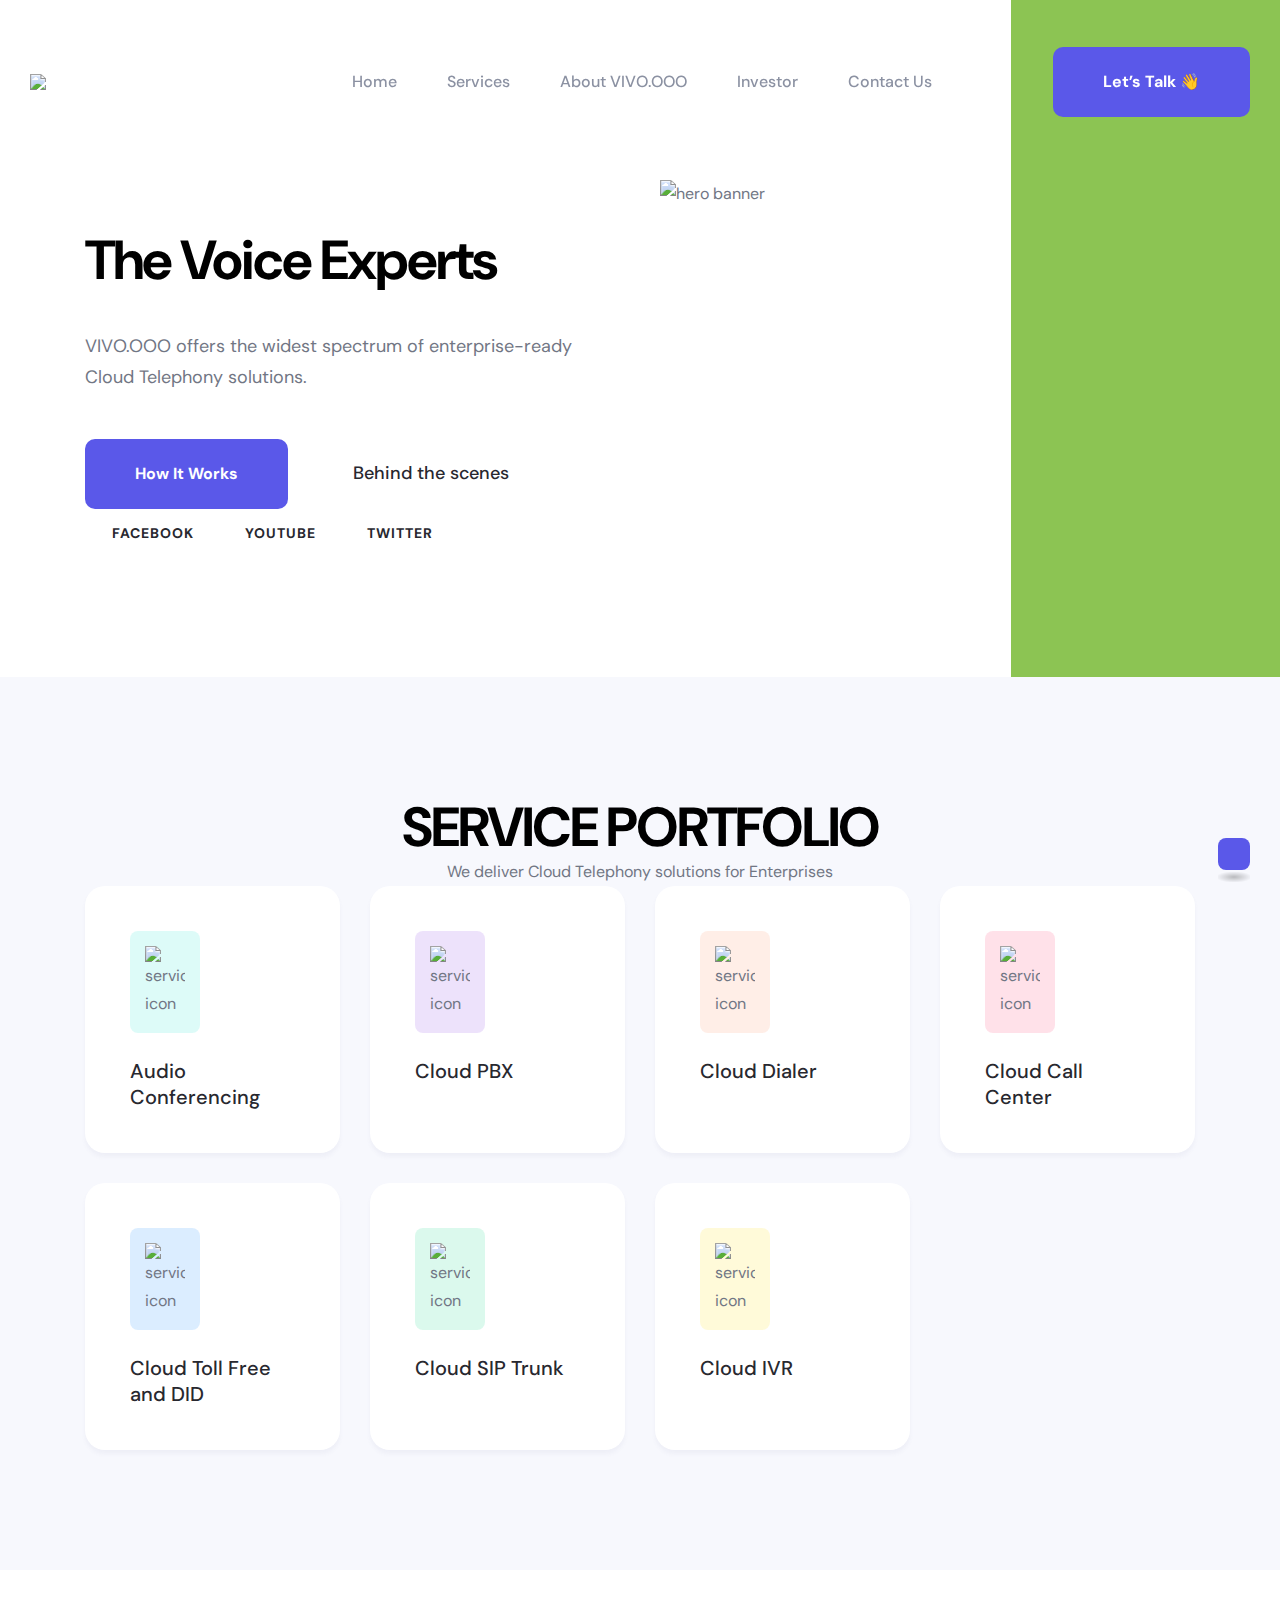
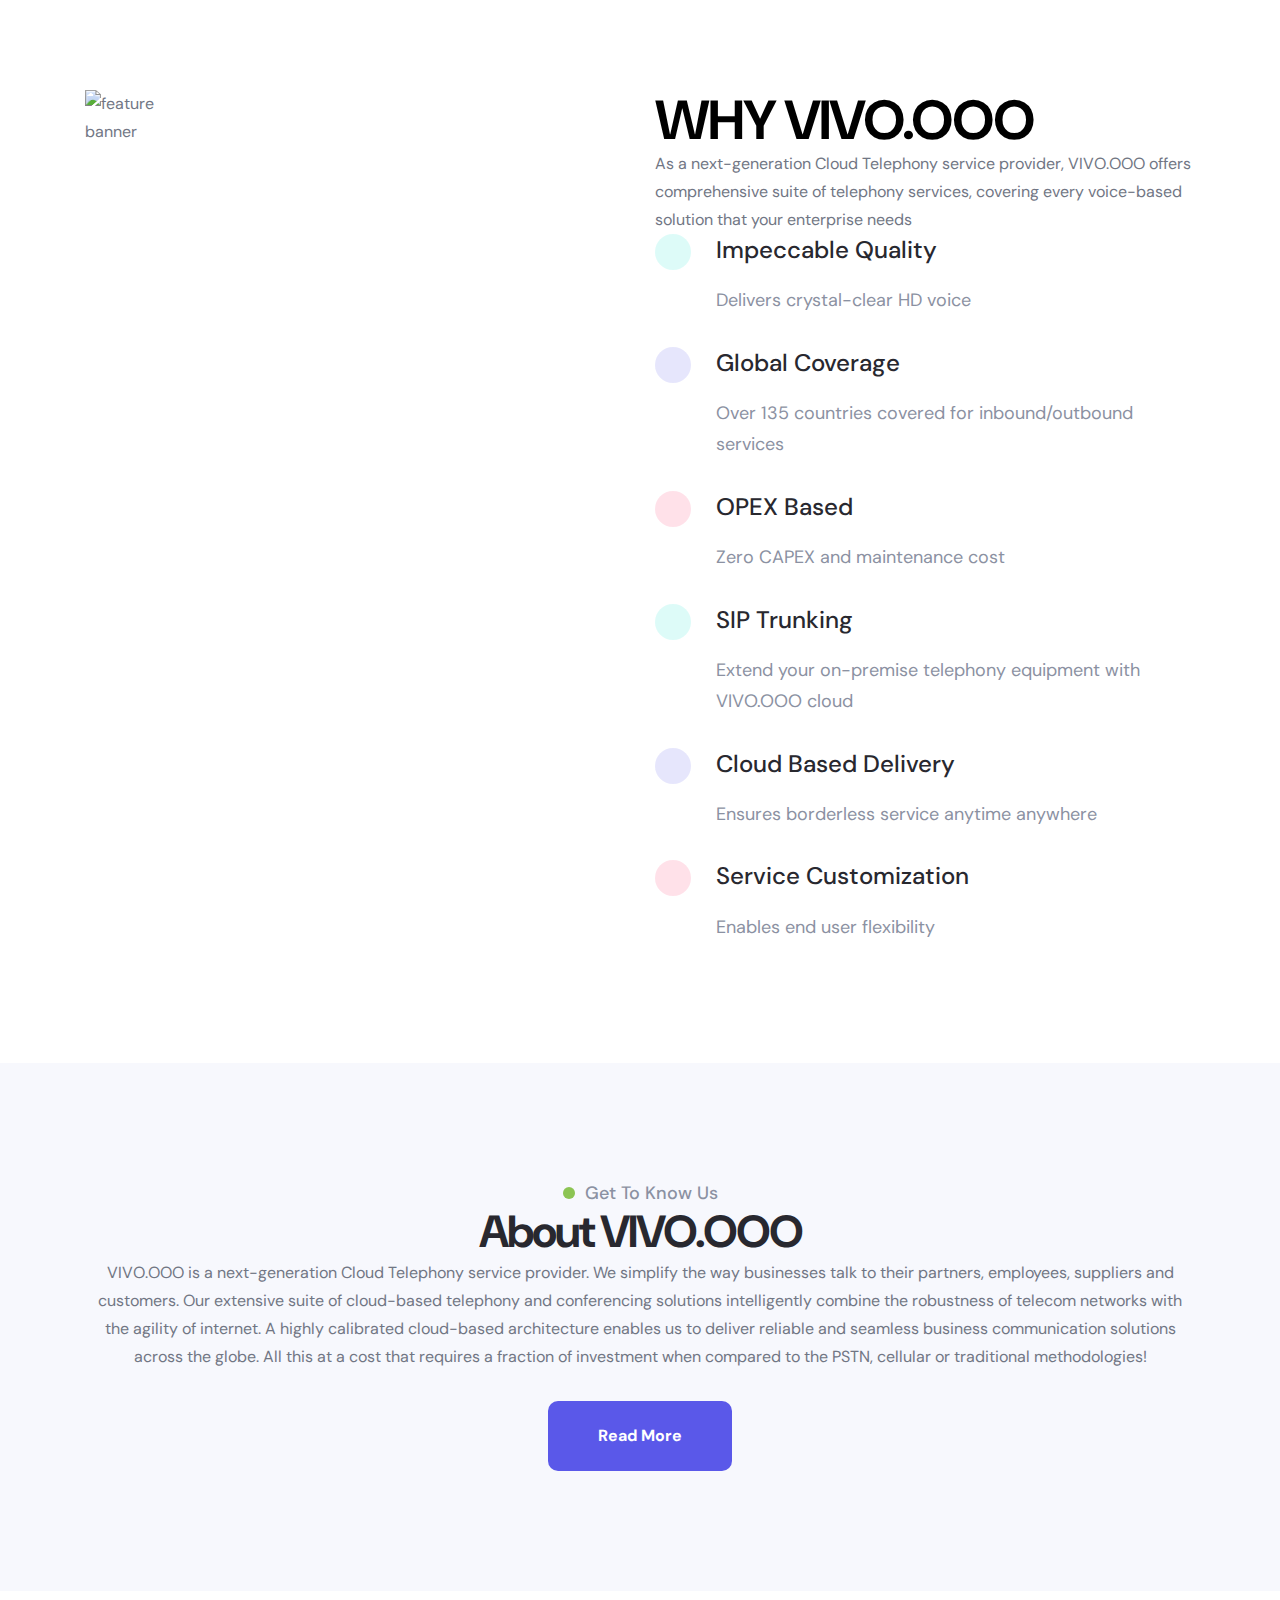
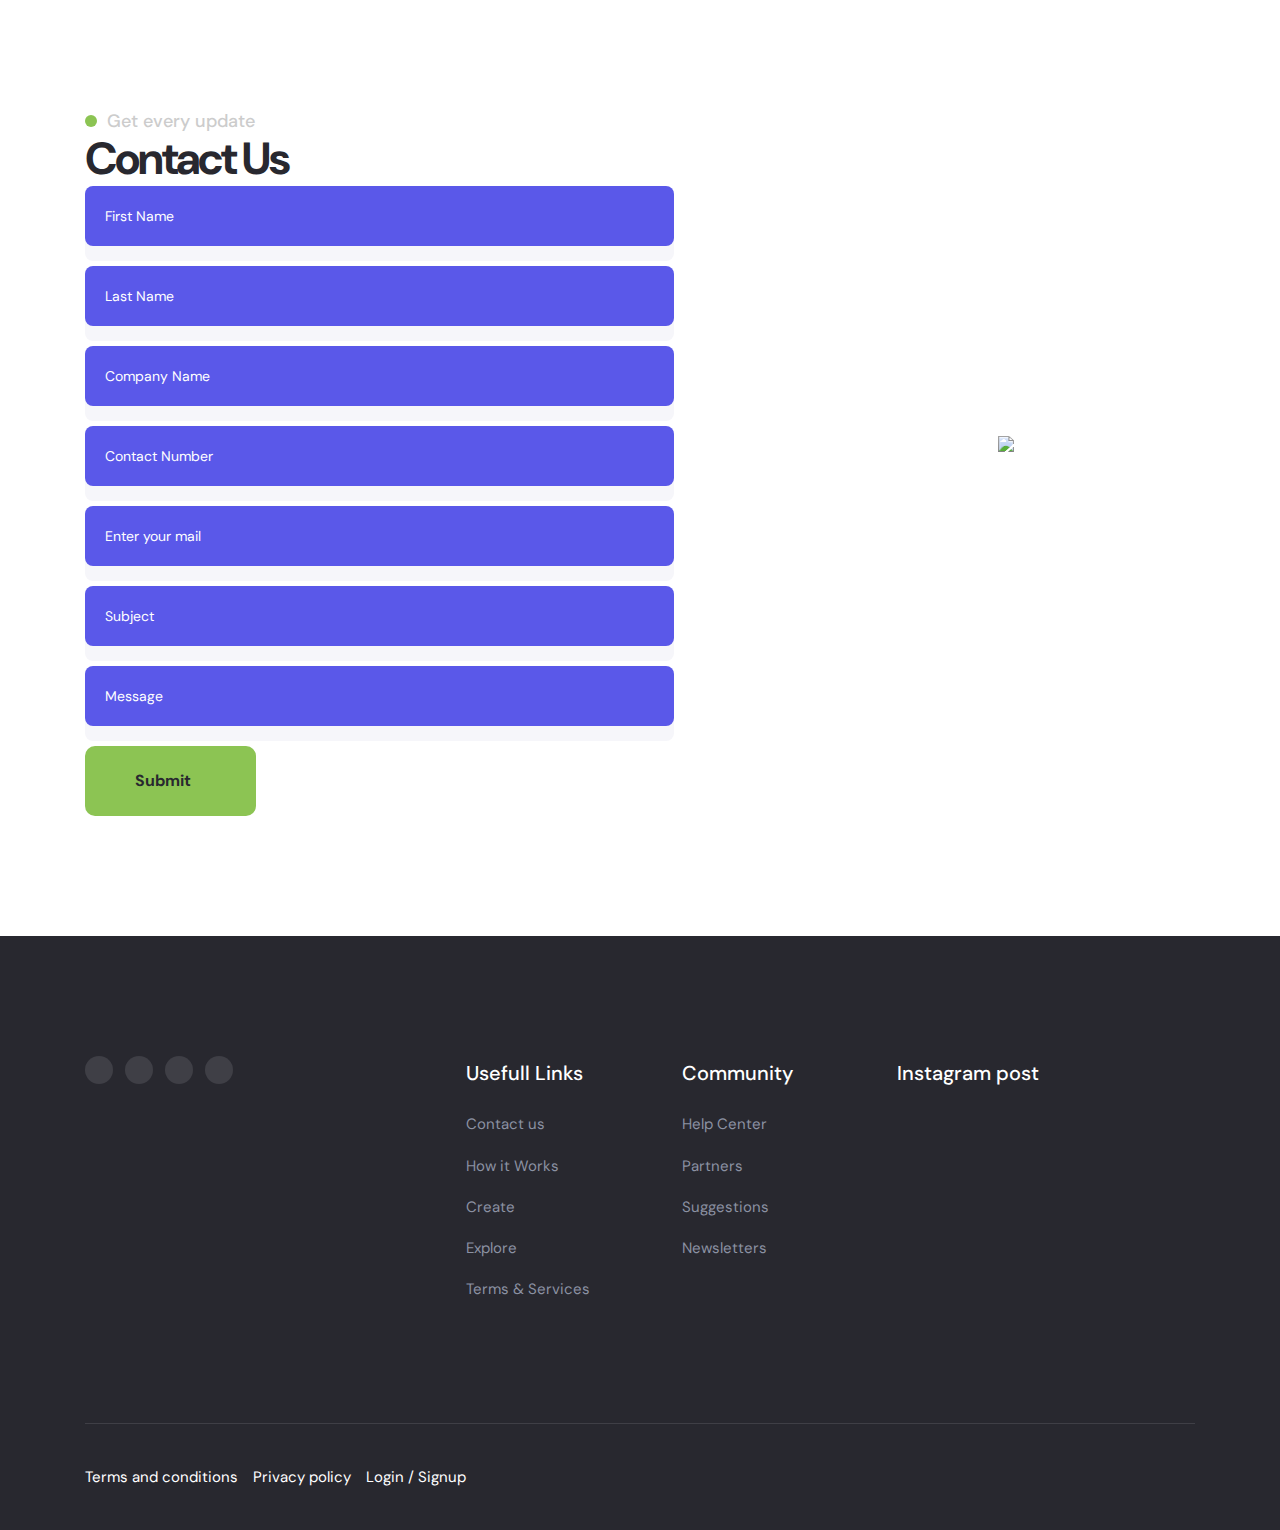
==== commit df5e12bd: "Update index.html" ====
--- a/index.html
+++ b/index.html
@@ -747,9 +747,7 @@
             <a href="#" class="footer-link">Suggestions</a>
           </li>
 
-          <li>
-            <a href="#" class="footer-link">Blog</a>
-          </li>
+         
 
           <li>
             <a href="#" class="footer-link">Newsletters</a>
